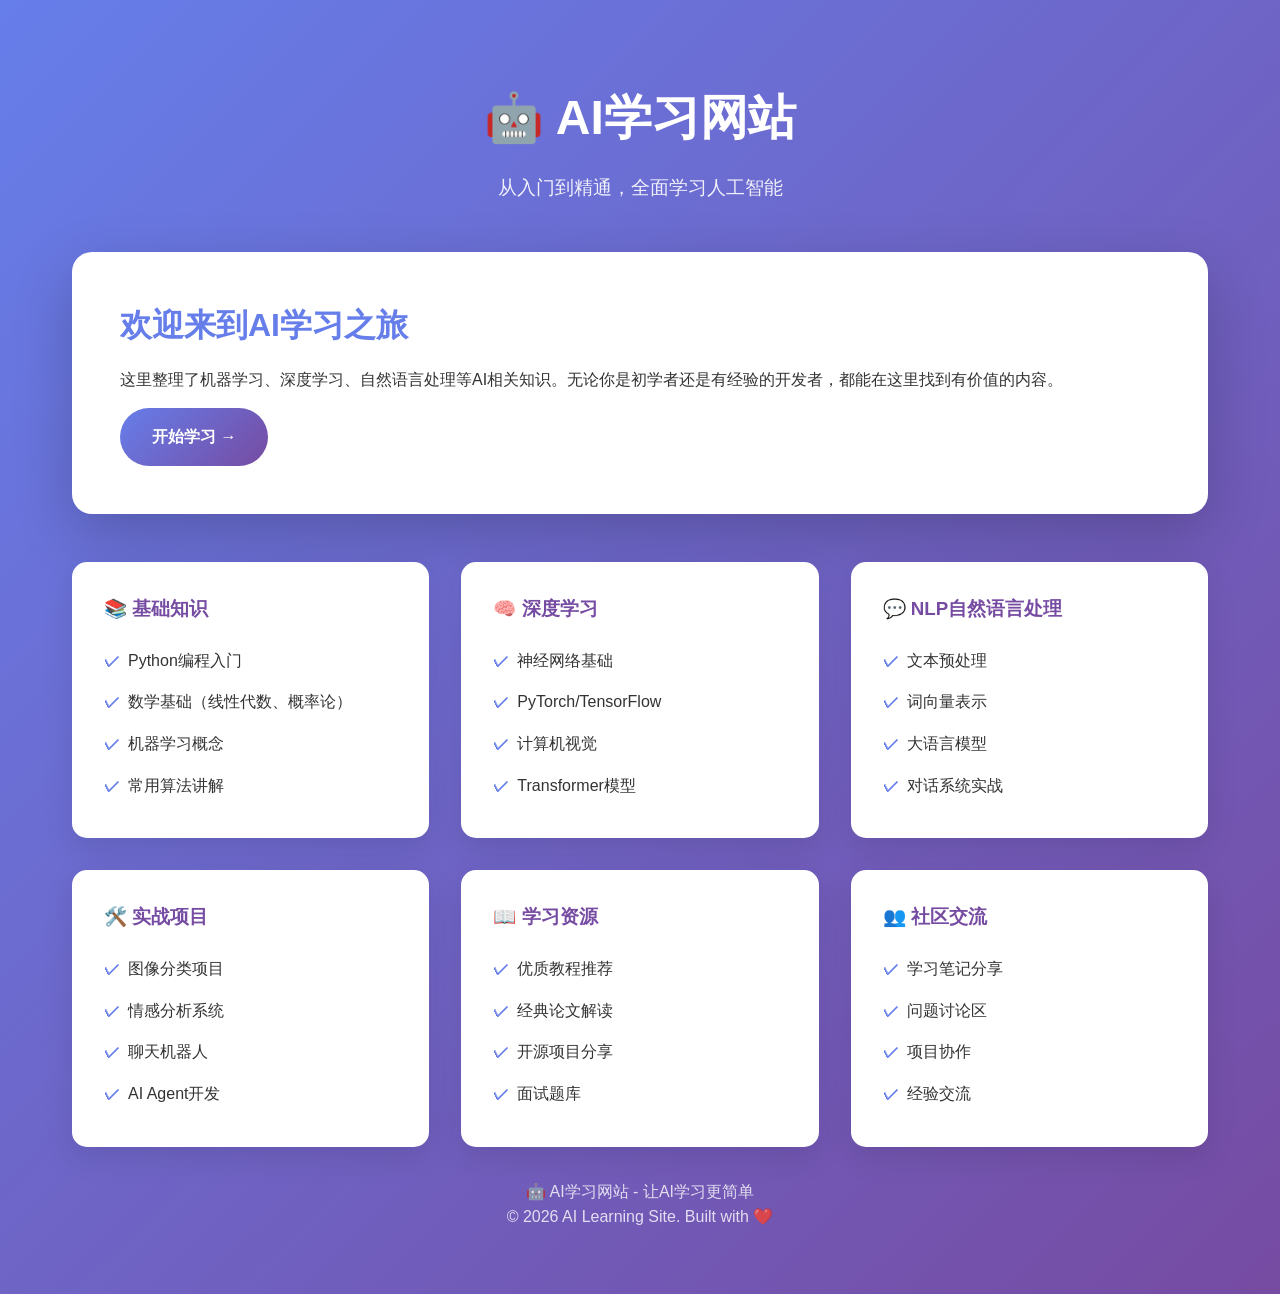
==== index.html @ 7b570d4e "Add AI learning website index.html" ====
<!DOCTYPE html>
<html lang="zh-CN">
<head>
    <meta charset="UTF-8">
    <meta name="viewport" content="width=device-width, initial-scale=1.0">
    <title>AI学习网站</title>
    <style>
        * {
            margin: 0;
            padding: 0;
            box-sizing: border-box;
        }
        
        body {
            font-family: -apple-system, BlinkMacSystemFont, 'Segoe UI', Roboto, sans-serif;
            line-height: 1.6;
            color: #333;
            background: linear-gradient(135deg, #667eea 0%, #764ba2 100%);
            min-height: 100vh;
        }
        
        .container {
            max-width: 1200px;
            margin: 0 auto;
            padding: 2rem;
        }
        
        header {
            text-align: center;
            color: white;
            padding: 3rem 0;
        }
        
        header h1 {
            font-size: 3rem;
            margin-bottom: 1rem;
        }
        
        header p {
            font-size: 1.2rem;
            opacity: 0.9;
        }
        
        .hero {
            background: white;
            border-radius: 20px;
            padding: 3rem;
            margin-bottom: 2rem;
            box-shadow: 0 20px 60px rgba(0,0,0,0.2);
        }
        
        .hero h2 {
            color: #667eea;
            margin-bottom: 1rem;
            font-size: 2rem;
        }
        
        .features {
            display: grid;
            grid-template-columns: repeat(auto-fit, minmax(300px, 1fr));
            gap: 2rem;
            margin-top: 3rem;
        }
        
        .feature-card {
            background: white;
            padding: 2rem;
            border-radius: 15px;
            box-shadow: 0 10px 30px rgba(0,0,0,0.1);
            transition: transform 0.3s;
        }
        
        .feature-card:hover {
            transform: translateY(-5px);
        }
        
        .feature-card h3 {
            color: #764ba2;
            margin-bottom: 1rem;
        }
        
        .feature-card ul {
            list-style: none;
            padding-left: 0;
        }
        
        .feature-card li {
            padding: 0.5rem 0;
            padding-left: 1.5rem;
            position: relative;
        }
        
        .feature-card li::before {
            content: '✓';
            position: absolute;
            left: 0;
            color: #667eea;
            font-weight: bold;
        }
        
        footer {
            text-align: center;
            color: white;
            padding: 2rem;
            opacity: 0.8;
        }
        
        .cta-button {
            display: inline-block;
            background: linear-gradient(135deg, #667eea 0%, #764ba2 100%);
            color: white;
            padding: 1rem 2rem;
            border-radius: 50px;
            text-decoration: none;
            font-weight: bold;
            margin-top: 1rem;
            transition: transform 0.3s;
        }
        
        .cta-button:hover {
            transform: scale(1.05);
        }
    </style>
</head>
<body>
    <div class="container">
        <header>
            <h1>🤖 AI学习网站</h1>
            <p>从入门到精通，全面学习人工智能</p>
        </header>
        
        <div class="hero">
            <h2>欢迎来到AI学习之旅</h2>
            <p>这里整理了机器学习、深度学习、自然语言处理等AI相关知识。无论你是初学者还是有经验的开发者，都能在这里找到有价值的内容。</p>
            <a href="#" class="cta-button">开始学习 →</a>
        </div>
        
        <div class="features">
            <div class="feature-card">
                <h3>📚 基础知识</h3>
                <ul>
                    <li>Python编程入门</li>
                    <li>数学基础（线性代数、概率论）</li>
                    <li>机器学习概念</li>
                    <li>常用算法讲解</li>
                </ul>
            </div>
            
            <div class="feature-card">
                <h3>🧠 深度学习</h3>
                <ul>
                    <li>神经网络基础</li>
                    <li>PyTorch/TensorFlow</li>
                    <li>计算机视觉</li>
                    <li>Transformer模型</li>
                </ul>
            </div>
            
            <div class="feature-card">
                <h3>💬 NLP自然语言处理</h3>
                <ul>
                    <li>文本预处理</li>
                    <li>词向量表示</li>
                    <li>大语言模型</li>
                    <li>对话系统实战</li>
                </ul>
            </div>
            
            <div class="feature-card">
                <h3>🛠️ 实战项目</h3>
                <ul>
                    <li>图像分类项目</li>
                    <li>情感分析系统</li>
                    <li>聊天机器人</li>
                    <li>AI Agent开发</li>
                </ul>
            </div>
            
            <div class="feature-card">
                <h3>📖 学习资源</h3>
                <ul>
                    <li>优质教程推荐</li>
                    <li>经典论文解读</li>
                    <li>开源项目分享</li>
                    <li>面试题库</li>
                </ul>
            </div>
            
            <div class="feature-card">
                <h3>👥 社区交流</h3>
                <ul>
                    <li>学习笔记分享</li>
                    <li>问题讨论区</li>
                    <li>项目协作</li>
                    <li>经验交流</li>
                </ul>
            </div>
        </div>
        
        <footer>
            <p>🤖 AI学习网站 - 让AI学习更简单</p>
            <p>© 2026 AI Learning Site. Built with ❤️</p>
        </footer>
    </div>
</body>
</html>
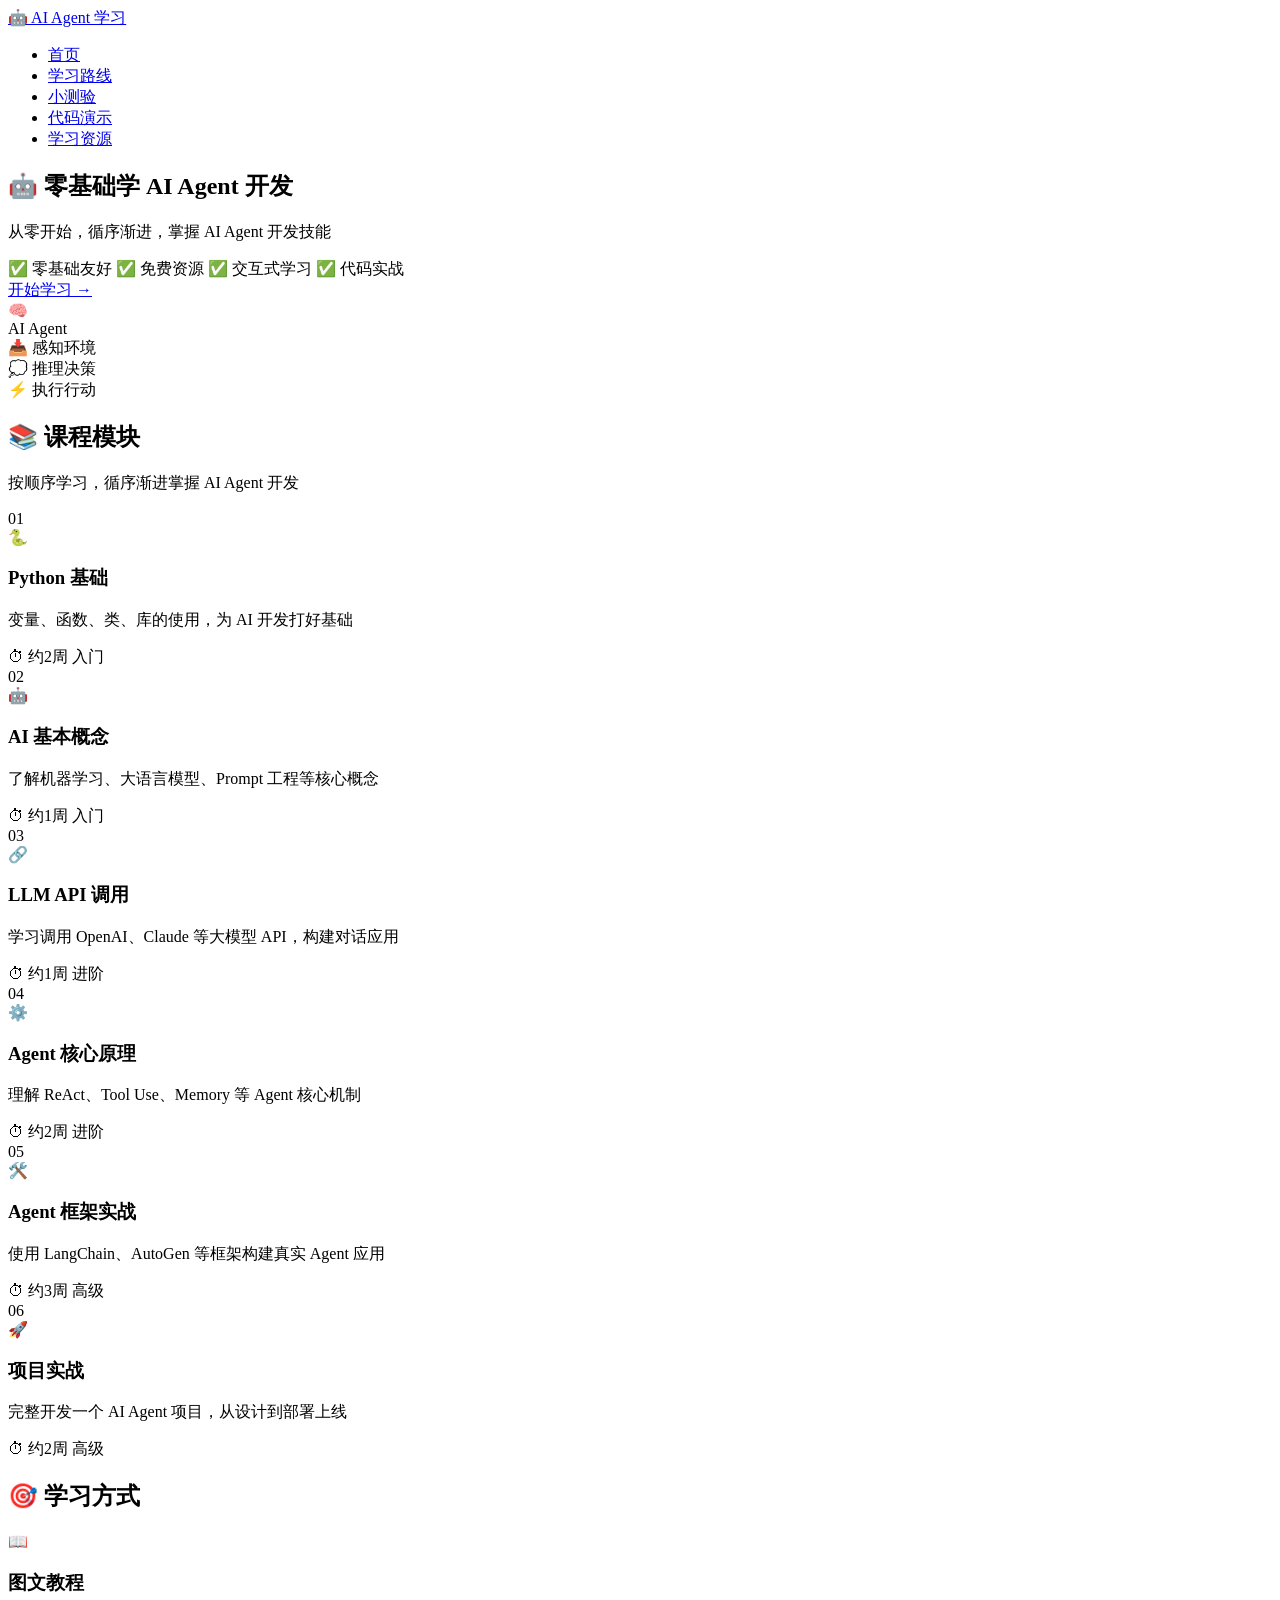
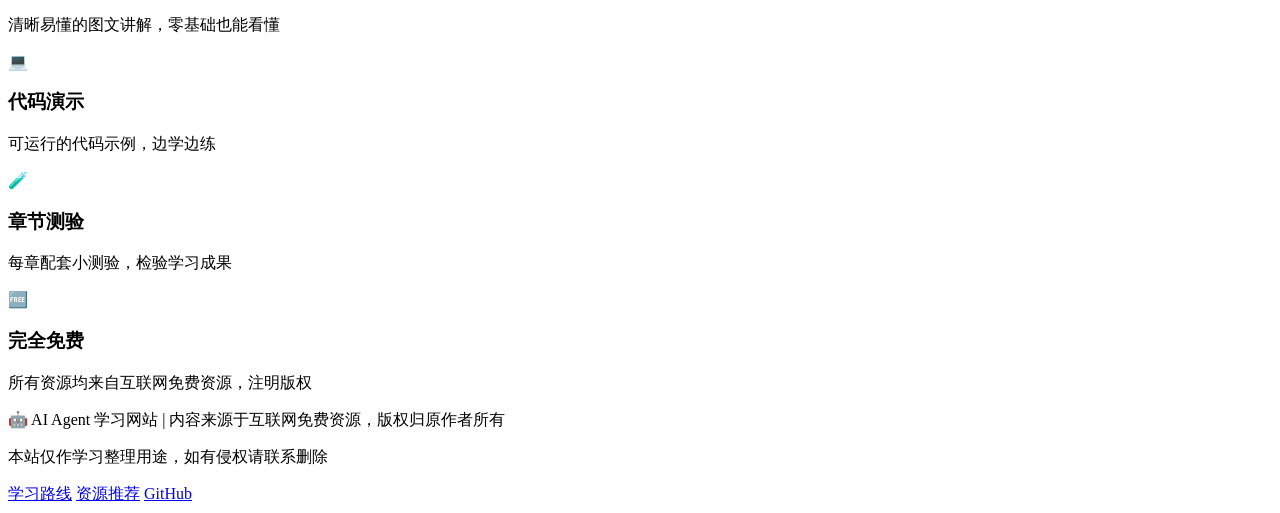
==== commit 352e2c46: "Update index.html" ====
--- a/index.html
+++ b/index.html
@@ -3,204 +3,162 @@
 <head>
     <meta charset="UTF-8">
     <meta name="viewport" content="width=device-width, initial-scale=1.0">
-    <title>AI学习网站</title>
-    <style>
-        * {
-            margin: 0;
-            padding: 0;
-            box-sizing: border-box;
-        }
-        
-        body {
-            font-family: -apple-system, BlinkMacSystemFont, 'Segoe UI', Roboto, sans-serif;
-            line-height: 1.6;
-            color: #333;
-            background: linear-gradient(135deg, #667eea 0%, #764ba2 100%);
-            min-height: 100vh;
-        }
-        
-        .container {
-            max-width: 1200px;
-            margin: 0 auto;
-            padding: 2rem;
-        }
-        
-        header {
-            text-align: center;
-            color: white;
-            padding: 3rem 0;
-        }
-        
-        header h1 {
-            font-size: 3rem;
-            margin-bottom: 1rem;
-        }
-        
-        header p {
-            font-size: 1.2rem;
-            opacity: 0.9;
-        }
-        
-        .hero {
-            background: white;
-            border-radius: 20px;
-            padding: 3rem;
-            margin-bottom: 2rem;
-            box-shadow: 0 20px 60px rgba(0,0,0,0.2);
-        }
-        
-        .hero h2 {
-            color: #667eea;
-            margin-bottom: 1rem;
-            font-size: 2rem;
-        }
-        
-        .features {
-            display: grid;
-            grid-template-columns: repeat(auto-fit, minmax(300px, 1fr));
-            gap: 2rem;
-            margin-top: 3rem;
-        }
-        
-        .feature-card {
-            background: white;
-            padding: 2rem;
-            border-radius: 15px;
-            box-shadow: 0 10px 30px rgba(0,0,0,0.1);
-            transition: transform 0.3s;
-        }
-        
-        .feature-card:hover {
-            transform: translateY(-5px);
-        }
-        
-        .feature-card h3 {
-            color: #764ba2;
-            margin-bottom: 1rem;
-        }
-        
-        .feature-card ul {
-            list-style: none;
-            padding-left: 0;
-        }
-        
-        .feature-card li {
-            padding: 0.5rem 0;
-            padding-left: 1.5rem;
-            position: relative;
-        }
-        
-        .feature-card li::before {
-            content: '✓';
-            position: absolute;
-            left: 0;
-            color: #667eea;
-            font-weight: bold;
-        }
-        
-        footer {
-            text-align: center;
-            color: white;
-            padding: 2rem;
-            opacity: 0.8;
-        }
-        
-        .cta-button {
-            display: inline-block;
-            background: linear-gradient(135deg, #667eea 0%, #764ba2 100%);
-            color: white;
-            padding: 1rem 2rem;
-            border-radius: 50px;
-            text-decoration: none;
-            font-weight: bold;
-            margin-top: 1rem;
-            transition: transform 0.3s;
-        }
-        
-        .cta-button:hover {
-            transform: scale(1.05);
-        }
-    </style>
+    <title>AI Agent 学习网站 - 零基础入门</title>
+    <link rel="stylesheet" href="css/style.css">
 </head>
 <body>
-    <div class="container">
-        <header>
-            <h1>🤖 AI学习网站</h1>
-            <p>从入门到精通，全面学习人工智能</p>
-        </header>
-        
-        <div class="hero">
-            <h2>欢迎来到AI学习之旅</h2>
-            <p>这里整理了机器学习、深度学习、自然语言处理等AI相关知识。无论你是初学者还是有经验的开发者，都能在这里找到有价值的内容。</p>
-            <a href="#" class="cta-button">开始学习 →</a>
+    <!-- 导航栏 -->
+    <nav class="navbar">
+        <div class="nav-container">
+            <a href="index.html" class="nav-logo">🤖 AI Agent 学习</a>
+            <ul class="nav-links">
+                <li><a href="index.html" class="active">首页</a></li>
+                <li><a href="roadmap.html">学习路线</a></li>
+                <li><a href="quiz.html">小测验</a></li>
+                <li><a href="demo.html">代码演示</a></li>
+                <li><a href="resources.html">学习资源</a></li>
+            </ul>
         </div>
-        
-        <div class="features">
-            <div class="feature-card">
-                <h3>📚 基础知识</h3>
-                <ul>
-                    <li>Python编程入门</li>
-                    <li>数学基础（线性代数、概率论）</li>
-                    <li>机器学习概念</li>
-                    <li>常用算法讲解</li>
-                </ul>
+    </nav>
+
+    <!-- 英雄区 -->
+    <section class="hero">
+        <div class="hero-content">
+            <h1>🤖 零基础学 AI Agent 开发</h1>
+            <p>从零开始，循序渐进，掌握 AI Agent 开发技能</p>
+            <div class="hero-badges">
+                <span class="badge">✅ 零基础友好</span>
+                <span class="badge">✅ 免费资源</span>
+                <span class="badge">✅ 交互式学习</span>
+                <span class="badge">✅ 代码实战</span>
             </div>
-            
-            <div class="feature-card">
-                <h3>🧠 深度学习</h3>
-                <ul>
-                    <li>神经网络基础</li>
-                    <li>PyTorch/TensorFlow</li>
-                    <li>计算机视觉</li>
-                    <li>Transformer模型</li>
-                </ul>
-            </div>
-            
-            <div class="feature-card">
-                <h3>💬 NLP自然语言处理</h3>
-                <ul>
-                    <li>文本预处理</li>
-                    <li>词向量表示</li>
-                    <li>大语言模型</li>
-                    <li>对话系统实战</li>
-                </ul>
-            </div>
-            
-            <div class="feature-card">
-                <h3>🛠️ 实战项目</h3>
-                <ul>
-                    <li>图像分类项目</li>
-                    <li>情感分析系统</li>
-                    <li>聊天机器人</li>
-                    <li>AI Agent开发</li>
-                </ul>
-            </div>
-            
-            <div class="feature-card">
-                <h3>📖 学习资源</h3>
-                <ul>
-                    <li>优质教程推荐</li>
-                    <li>经典论文解读</li>
-                    <li>开源项目分享</li>
-                    <li>面试题库</li>
-                </ul>
-            </div>
-            
-            <div class="feature-card">
-                <h3>👥 社区交流</h3>
-                <ul>
-                    <li>学习笔记分享</li>
-                    <li>问题讨论区</li>
-                    <li>项目协作</li>
-                    <li>经验交流</li>
-                </ul>
+            <a href="roadmap.html" class="cta-btn">开始学习 →</a>
+        </div>
+        <div class="hero-visual">
+            <div class="agent-diagram">
+                <div class="agent-box">
+                    <div class="agent-icon">🧠</div>
+                    <div class="agent-label">AI Agent</div>
+                </div>
+                <div class="agent-arrows">
+                    <div class="arrow-item">📥 感知环境</div>
+                    <div class="arrow-item">💭 推理决策</div>
+                    <div class="arrow-item">⚡ 执行行动</div>
+                </div>
             </div>
         </div>
-        
-        <footer>
-            <p>🤖 AI学习网站 - 让AI学习更简单</p>
-            <p>© 2026 AI Learning Site. Built with ❤️</p>
-        </footer>
-    </div>
+    </section>
+
+    <!-- 课程模块 -->
+    <section class="modules">
+        <div class="container">
+            <h2 class="section-title">📚 课程模块</h2>
+            <p class="section-sub">按顺序学习，循序渐进掌握 AI Agent 开发</p>
+            <div class="module-grid">
+                <div class="module-card" onclick="location.href='roadmap.html#module1'">
+                    <div class="module-num">01</div>
+                    <div class="module-icon">🐍</div>
+                    <h3>Python 基础</h3>
+                    <p>变量、函数、类、库的使用，为 AI 开发打好基础</p>
+                    <div class="module-meta">
+                        <span>⏱ 约2周</span>
+                        <span class="level beginner">入门</span>
+                    </div>
+                </div>
+                <div class="module-card" onclick="location.href='roadmap.html#module2'">
+                    <div class="module-num">02</div>
+                    <div class="module-icon">🤖</div>
+                    <h3>AI 基本概念</h3>
+                    <p>了解机器学习、大语言模型、Prompt 工程等核心概念</p>
+                    <div class="module-meta">
+                        <span>⏱ 约1周</span>
+                        <span class="level beginner">入门</span>
+                    </div>
+                </div>
+                <div class="module-card" onclick="location.href='roadmap.html#module3'">
+                    <div class="module-num">03</div>
+                    <div class="module-icon">🔗</div>
+                    <h3>LLM API 调用</h3>
+                    <p>学习调用 OpenAI、Claude 等大模型 API，构建对话应用</p>
+                    <div class="module-meta">
+                        <span>⏱ 约1周</span>
+                        <span class="level intermediate">进阶</span>
+                    </div>
+                </div>
+                <div class="module-card" onclick="location.href='roadmap.html#module4'">
+                    <div class="module-num">04</div>
+                    <div class="module-icon">⚙️</div>
+                    <h3>Agent 核心原理</h3>
+                    <p>理解 ReAct、Tool Use、Memory 等 Agent 核心机制</p>
+                    <div class="module-meta">
+                        <span>⏱ 约2周</span>
+                        <span class="level intermediate">进阶</span>
+                    </div>
+                </div>
+                <div class="module-card" onclick="location.href='roadmap.html#module5'">
+                    <div class="module-num">05</div>
+                    <div class="module-icon">🛠️</div>
+                    <h3>Agent 框架实战</h3>
+                    <p>使用 LangChain、AutoGen 等框架构建真实 Agent 应用</p>
+                    <div class="module-meta">
+                        <span>⏱ 约3周</span>
+                        <span class="level advanced">高级</span>
+                    </div>
+                </div>
+                <div class="module-card" onclick="location.href='roadmap.html#module6'">
+                    <div class="module-num">06</div>
+                    <div class="module-icon">🚀</div>
+                    <h3>项目实战</h3>
+                    <p>完整开发一个 AI Agent 项目，从设计到部署上线</p>
+                    <div class="module-meta">
+                        <span>⏱ 约2周</span>
+                        <span class="level advanced">高级</span>
+                    </div>
+                </div>
+            </div>
+        </div>
+    </section>
+
+    <!-- 学习方式 -->
+    <section class="features">
+        <div class="container">
+            <h2 class="section-title">🎯 学习方式</h2>
+            <div class="feature-grid">
+                <div class="feature-item">
+                    <div class="feature-icon">📖</div>
+                    <h3>图文教程</h3>
+                    <p>清晰易懂的图文讲解，零基础也能看懂</p>
+                </div>
+                <div class="feature-item">
+                    <div class="feature-icon">💻</div>
+                    <h3>代码演示</h3>
+                    <p>可运行的代码示例，边学边练</p>
+                </div>
+                <div class="feature-item">
+                    <div class="feature-icon">🧪</div>
+                    <h3>章节测验</h3>
+                    <p>每章配套小测验，检验学习成果</p>
+                </div>
+                <div class="feature-item">
+                    <div class="feature-icon">🆓</div>
+                    <h3>完全免费</h3>
+                    <p>所有资源均来自互联网免费资源，注明版权</p>
+                </div>
+            </div>
+        </div>
+    </section>
+
+    <!-- 页脚 -->
+    <footer class="footer">
+        <div class="container">
+            <p>🤖 AI Agent 学习网站 | 内容来源于互联网免费资源，版权归原作者所有</p>
+            <p>本站仅作学习整理用途，如有侵权请联系删除</p>
+            <div class="footer-links">
+                <a href="roadmap.html">学习路线</a>
+                <a href="resources.html">资源推荐</a>
+                <a href="https://github.com/xkvscl/ai-learning-site" target="_blank">GitHub</a>
+            </div>
+        </div>
+    </footer>
 </body>
 </html>
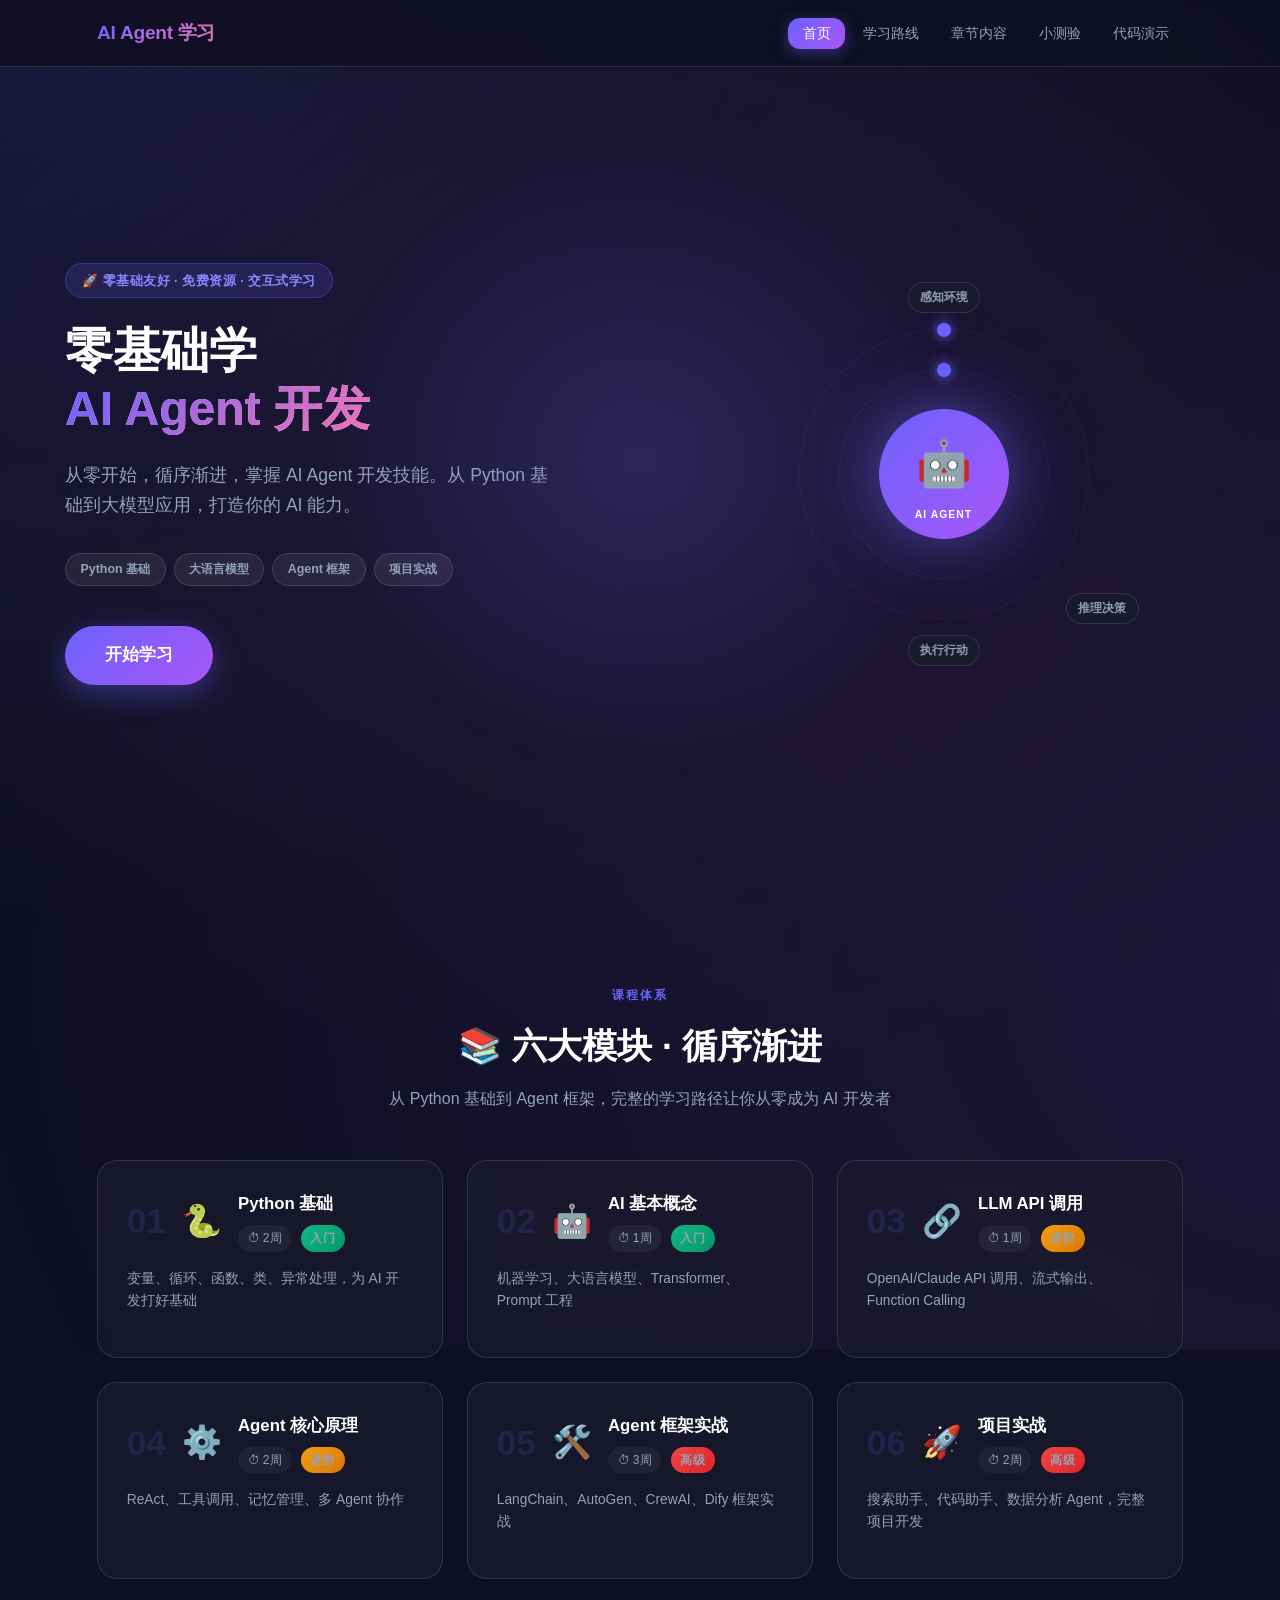
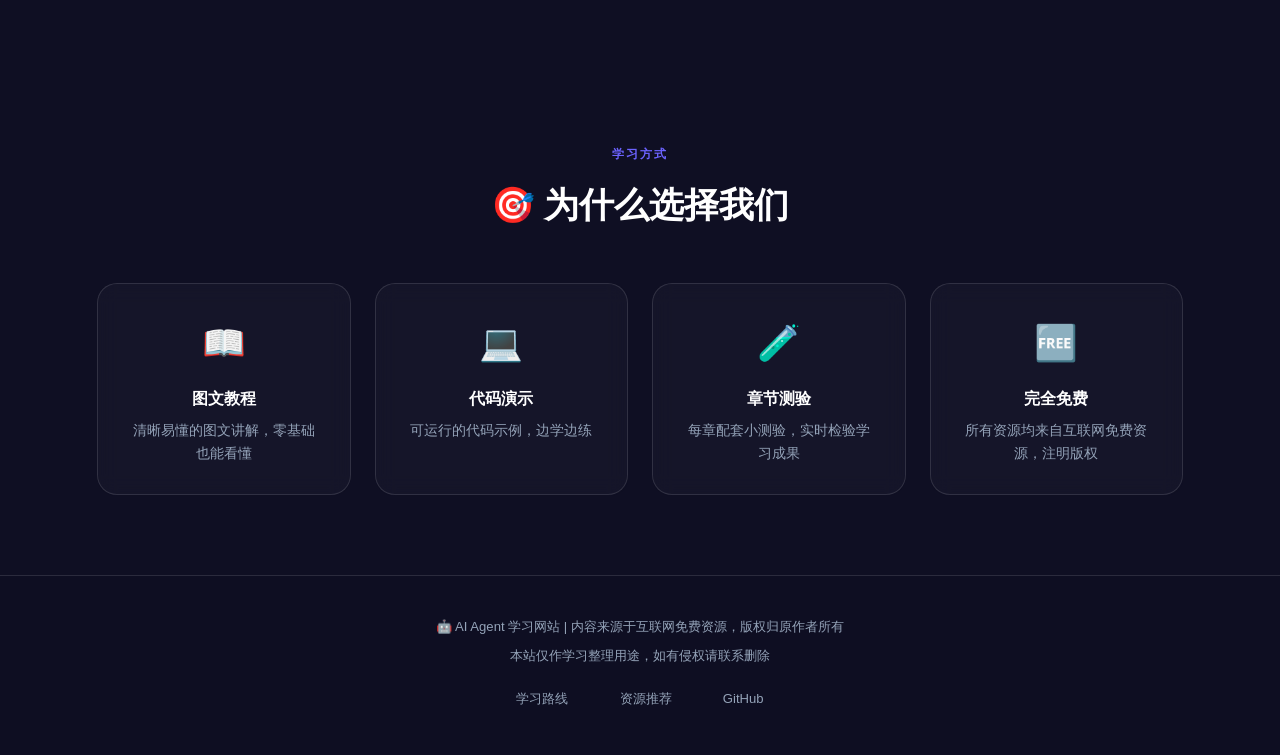
==== commit 0f67a5a4: "Update index.html" ====
--- a/index.html
+++ b/index.html
@@ -7,140 +7,170 @@
     <link rel="stylesheet" href="css/style.css">
 </head>
 <body>
-    <!-- 导航栏 -->
     <nav class="navbar">
         <div class="nav-container">
-            <a href="index.html" class="nav-logo">🤖 AI Agent 学习</a>
+            <a href="index.html" class="nav-logo">AI Agent 学习</a>
             <ul class="nav-links">
                 <li><a href="index.html" class="active">首页</a></li>
                 <li><a href="roadmap.html">学习路线</a></li>
+                <li><a href="chapter1.html">章节内容</a></li>
                 <li><a href="quiz.html">小测验</a></li>
                 <li><a href="demo.html">代码演示</a></li>
-                <li><a href="resources.html">学习资源</a></li>
             </ul>
         </div>
     </nav>
 
-    <!-- 英雄区 -->
     <section class="hero">
-        <div class="hero-content">
-            <h1>🤖 零基础学 AI Agent 开发</h1>
-            <p>从零开始，循序渐进，掌握 AI Agent 开发技能</p>
-            <div class="hero-badges">
-                <span class="badge">✅ 零基础友好</span>
-                <span class="badge">✅ 免费资源</span>
-                <span class="badge">✅ 交互式学习</span>
-                <span class="badge">✅ 代码实战</span>
+        <div class="hero-inner">
+            <div>
+                <div class="hero-badge">🚀 零基础友好 · 免费资源 · 交互式学习</div>
+                <h1>零基础学<br><span>AI Agent 开发</span></h1>
+                <p>从零开始，循序渐进，掌握 AI Agent 开发技能。从 Python 基础到大模型应用，打造你的 AI 能力。</p>
+                <div class="hero-tags">
+                    <span class="hero-tag">Python 基础</span>
+                    <span class="hero-tag">大语言模型</span>
+                    <span class="hero-tag">Agent 框架</span>
+                    <span class="hero-tag">项目实战</span>
+                </div>
+                <a href="roadmap.html" class="cta-btn">开始学习</a>
             </div>
-            <a href="roadmap.html" class="cta-btn">开始学习 →</a>
-        </div>
-        <div class="hero-visual">
-            <div class="agent-diagram">
-                <div class="agent-box">
-                    <div class="agent-icon">🧠</div>
-                    <div class="agent-label">AI Agent</div>
-                </div>
-                <div class="agent-arrows">
-                    <div class="arrow-item">📥 感知环境</div>
-                    <div class="arrow-item">💭 推理决策</div>
-                    <div class="arrow-item">⚡ 执行行动</div>
+            <div class="hero-visual">
+                <div class="agent-orbit">
+                    <div class="orbit-ring"><div class="orbit-dot"></div></div>
+                    <div class="orbit-ring"><div class="orbit-dot"></div></div>
+                    <div class="orbit-ring"><div class="orbit-dot"></div></div>
+                    <div class="agent-core">
+                        🤖
+                        <div class="agent-core-label">AI AGENT</div>
+                    </div>
+                    <div class="orbit-label orbit-label-1">感知环境</div>
+                    <div class="orbit-label orbit-label-2">推理决策</div>
+                    <div class="orbit-label orbit-label-3">执行行动</div>
                 </div>
             </div>
         </div>
     </section>
 
-    <!-- 课程模块 -->
     <section class="modules">
         <div class="container">
-            <h2 class="section-title">📚 课程模块</h2>
-            <p class="section-sub">按顺序学习，循序渐进掌握 AI Agent 开发</p>
+            <div class="section-header">
+                <div class="section-eyebrow">课程体系</div>
+                <div class="section-title">📚 六大模块 · 循序渐进</div>
+                <div class="section-desc">从 Python 基础到 Agent 框架，完整的学习路径让你从零成为 AI 开发者</div>
+            </div>
             <div class="module-grid">
-                <div class="module-card" onclick="location.href='roadmap.html#module1'">
-                    <div class="module-num">01</div>
-                    <div class="module-icon">🐍</div>
-                    <h3>Python 基础</h3>
-                    <p>变量、函数、类、库的使用，为 AI 开发打好基础</p>
-                    <div class="module-meta">
-                        <span>⏱ 约2周</span>
-                        <span class="level beginner">入门</span>
+                <div class="module-card" onclick="location.href='chapter1.html'">
+                    <div class="module-card-header">
+                        <div class="module-num">01</div>
+                        <div class="module-icon">🐍</div>
+                        <div>
+                            <h3>Python 基础</h3>
+                            <div class="module-meta">
+                                <span>⏱ 2周</span>
+                                <span class="level beginner">入门</span>
+                            </div>
+                        </div>
                     </div>
+                    <p>变量、循环、函数、类、异常处理，为 AI 开发打好基础</p>
                 </div>
-                <div class="module-card" onclick="location.href='roadmap.html#module2'">
-                    <div class="module-num">02</div>
-                    <div class="module-icon">🤖</div>
-                    <h3>AI 基本概念</h3>
-                    <p>了解机器学习、大语言模型、Prompt 工程等核心概念</p>
-                    <div class="module-meta">
-                        <span>⏱ 约1周</span>
-                        <span class="level beginner">入门</span>
+                <div class="module-card" onclick="location.href='chapter2.html'">
+                    <div class="module-card-header">
+                        <div class="module-num">02</div>
+                        <div class="module-icon">🤖</div>
+                        <div>
+                            <h3>AI 基本概念</h3>
+                            <div class="module-meta">
+                                <span>⏱ 1周</span>
+                                <span class="level beginner">入门</span>
+                            </div>
+                        </div>
                     </div>
+                    <p>机器学习、大语言模型、Transformer、Prompt 工程</p>
                 </div>
-                <div class="module-card" onclick="location.href='roadmap.html#module3'">
-                    <div class="module-num">03</div>
-                    <div class="module-icon">🔗</div>
-                    <h3>LLM API 调用</h3>
-                    <p>学习调用 OpenAI、Claude 等大模型 API，构建对话应用</p>
-                    <div class="module-meta">
-                        <span>⏱ 约1周</span>
-                        <span class="level intermediate">进阶</span>
+                <div class="module-card" onclick="location.href='chapter3.html'">
+                    <div class="module-card-header">
+                        <div class="module-num">03</div>
+                        <div class="module-icon">🔗</div>
+                        <div>
+                            <h3>LLM API 调用</h3>
+                            <div class="module-meta">
+                                <span>⏱ 1周</span>
+                                <span class="level intermediate">进阶</span>
+                            </div>
+                        </div>
                     </div>
+                    <p>OpenAI/Claude API 调用、流式输出、Function Calling</p>
                 </div>
-                <div class="module-card" onclick="location.href='roadmap.html#module4'">
-                    <div class="module-num">04</div>
-                    <div class="module-icon">⚙️</div>
-                    <h3>Agent 核心原理</h3>
-                    <p>理解 ReAct、Tool Use、Memory 等 Agent 核心机制</p>
-                    <div class="module-meta">
-                        <span>⏱ 约2周</span>
-                        <span class="level intermediate">进阶</span>
+                <div class="module-card" onclick="location.href='chapter4.html'">
+                    <div class="module-card-header">
+                        <div class="module-num">04</div>
+                        <div class="module-icon">⚙️</div>
+                        <div>
+                            <h3>Agent 核心原理</h3>
+                            <div class="module-meta">
+                                <span>⏱ 2周</span>
+                                <span class="level intermediate">进阶</span>
+                            </div>
+                        </div>
                     </div>
+                    <p>ReAct、工具调用、记忆管理、多 Agent 协作</p>
                 </div>
-                <div class="module-card" onclick="location.href='roadmap.html#module5'">
-                    <div class="module-num">05</div>
-                    <div class="module-icon">🛠️</div>
-                    <h3>Agent 框架实战</h3>
-                    <p>使用 LangChain、AutoGen 等框架构建真实 Agent 应用</p>
-                    <div class="module-meta">
-                        <span>⏱ 约3周</span>
-                        <span class="level advanced">高级</span>
+                <div class="module-card" onclick="location.href='chapter5.html'">
+                    <div class="module-card-header">
+                        <div class="module-num">05</div>
+                        <div class="module-icon">🛠️</div>
+                        <div>
+                            <h3>Agent 框架实战</h3>
+                            <div class="module-meta">
+                                <span>⏱ 3周</span>
+                                <span class="level advanced">高级</span>
+                            </div>
+                        </div>
                     </div>
+                    <p>LangChain、AutoGen、CrewAI、Dify 框架实战</p>
                 </div>
-                <div class="module-card" onclick="location.href='roadmap.html#module6'">
-                    <div class="module-num">06</div>
-                    <div class="module-icon">🚀</div>
-                    <h3>项目实战</h3>
-                    <p>完整开发一个 AI Agent 项目，从设计到部署上线</p>
-                    <div class="module-meta">
-                        <span>⏱ 约2周</span>
-                        <span class="level advanced">高级</span>
+                <div class="module-card" onclick="location.href='chapter6.html'">
+                    <div class="module-card-header">
+                        <div class="module-num">06</div>
+                        <div class="module-icon">🚀</div>
+                        <div>
+                            <h3>项目实战</h3>
+                            <div class="module-meta">
+                                <span>⏱ 2周</span>
+                                <span class="level advanced">高级</span>
+                            </div>
+                        </div>
                     </div>
+                    <p>搜索助手、代码助手、数据分析 Agent，完整项目开发</p>
                 </div>
             </div>
         </div>
     </section>
 
-    <!-- 学习方式 -->
     <section class="features">
         <div class="container">
-            <h2 class="section-title">🎯 学习方式</h2>
+            <div class="section-header">
+                <div class="section-eyebrow">学习方式</div>
+                <div class="section-title">🎯 为什么选择我们</div>
+            </div>
             <div class="feature-grid">
-                <div class="feature-item">
-                    <div class="feature-icon">📖</div>
+                <div class="feature-card">
+                    <span class="feature-icon">📖</span>
                     <h3>图文教程</h3>
                     <p>清晰易懂的图文讲解，零基础也能看懂</p>
                 </div>
-                <div class="feature-item">
-                    <div class="feature-icon">💻</div>
+                <div class="feature-card">
+                    <span class="feature-icon">💻</span>
                     <h3>代码演示</h3>
                     <p>可运行的代码示例，边学边练</p>
                 </div>
-                <div class="feature-item">
-                    <div class="feature-icon">🧪</div>
+                <div class="feature-card">
+                    <span class="feature-icon">🧪</span>
                     <h3>章节测验</h3>
-                    <p>每章配套小测验，检验学习成果</p>
+                    <p>每章配套小测验，实时检验学习成果</p>
                 </div>
-                <div class="feature-item">
-                    <div class="feature-icon">🆓</div>
+                <div class="feature-card">
+                    <span class="feature-icon">🆓</span>
                     <h3>完全免费</h3>
                     <p>所有资源均来自互联网免费资源，注明版权</p>
                 </div>
@@ -148,7 +178,6 @@
         </div>
     </section>
 
-    <!-- 页脚 -->
     <footer class="footer">
         <div class="container">
             <p>🤖 AI Agent 学习网站 | 内容来源于互联网免费资源，版权归原作者所有</p>
--- a/css/style.css
+++ b/css/style.css
@@ -0,0 +1,676 @@
+/* ================================================
+   AI Agent 学习网站 - 现代科技风格 CSS v2
+   深色主题 + 毛玻璃 + 渐变 + 动画
+   ================================================ */
+
+/* ===== 全局 ===== */
+* { margin: 0; padding: 0; box-sizing: border-box; }
+
+:root {
+    --primary: #6c63ff;
+    --primary-dark: #5a52d5;
+    --primary-light: #8b85ff;
+    --secondary: #a855f7;
+    --accent: #f472b6;
+    --success: #10b981;
+    --warning: #f59e0b;
+    --danger: #ef4444;
+    --dark: #0f0f23;
+    --dark-2: #1a1a2e;
+    --dark-3: #16213e;
+    --light: #f8faff;
+    --text: #e2e8f0;
+    --text-muted: #94a3b8;
+    --text-dark: #1e293b;
+    --text-muted-dark: #64748b;
+    --glass-bg: rgba(255,255,255,0.07);
+    --glass-border: rgba(255,255,255,0.12);
+    --shadow: 0 8px 32px rgba(108,99,255,0.15);
+    --shadow-lg: 0 20px 60px rgba(0,0,0,0.3);
+    --radius: 20px;
+    --radius-sm: 12px;
+    --transition: all 0.3s cubic-bezier(0.4, 0, 0.2, 1);
+}
+
+body {
+    font-family: 'Inter', 'PingFang SC', 'Microsoft YaHei', -apple-system, BlinkMacSystemFont, sans-serif;
+    background: var(--dark);
+    color: var(--text);
+    line-height: 1.7;
+    overflow-x: hidden;
+}
+
+a { text-decoration: none; transition: var(--transition); }
+ul { list-style: none; }
+.container { max-width: 1150px; margin: 0 auto; padding: 0 2rem; }
+
+/* 背景光晕 */
+body::before {
+    content: '';
+    position: fixed;
+    top: -50%; left: -50%;
+    width: 200%; height: 200%;
+    background:
+        radial-gradient(ellipse at 20% 20%, rgba(108,99,255,0.12) 0%, transparent 50%),
+        radial-gradient(ellipse at 80% 80%, rgba(168,85,247,0.10) 0%, transparent 50%),
+        radial-gradient(ellipse at 50% 50%, rgba(244,114,182,0.05) 0%, transparent 50%);
+    z-index: -1;
+    pointer-events: none;
+}
+
+/* 滚动条 */
+::-webkit-scrollbar { width: 7px; }
+::-webkit-scrollbar-track { background: var(--dark-2); }
+::-webkit-scrollbar-thumb { background: var(--primary); border-radius: 4px; }
+
+/* ===== 导航栏 ===== */
+.navbar {
+    position: fixed; top: 0; left: 0; right: 0; z-index: 1000;
+    backdrop-filter: blur(20px);
+    -webkit-backdrop-filter: blur(20px);
+    background: rgba(15,15,35,0.88);
+    border-bottom: 1px solid var(--glass-border);
+}
+
+.nav-container {
+    max-width: 1150px; margin: 0 auto; padding: 0 2rem;
+    display: flex; align-items: center; justify-content: space-between; height: 66px;
+}
+
+.nav-logo {
+    font-size: 1.2rem; font-weight: 800;
+    background: linear-gradient(135deg, var(--primary), var(--accent));
+    -webkit-background-clip: text; -webkit-text-fill-color: transparent;
+    background-clip: text;
+    letter-spacing: -0.3px;
+}
+
+.nav-links { display: flex; gap: 0.2rem; }
+
+.nav-links a {
+    color: var(--text-muted); font-size: 0.88rem; font-weight: 500;
+    padding: 0.45rem 0.9rem; border-radius: var(--radius-sm);
+    transition: var(--transition);
+}
+
+.nav-links a:hover { color: var(--text); background: var(--glass-bg); }
+
+.nav-links a.active {
+    color: white;
+    background: linear-gradient(135deg, var(--primary), var(--secondary));
+    box-shadow: 0 4px 15px rgba(108,99,255,0.4);
+}
+
+/* ===== Hero ===== */
+.hero {
+    min-height: 100vh;
+    display: flex; align-items: center;
+    padding: 8rem 2rem 5rem;
+    position: relative; overflow: hidden;
+}
+
+.hero::before {
+    content: '';
+    position: absolute;
+    top: 15%; left: 50%; transform: translateX(-50%);
+    width: 650px; height: 650px;
+    background: radial-gradient(circle, rgba(108,99,255,0.18) 0%, transparent 70%);
+    pointer-events: none;
+}
+
+.hero-inner {
+    max-width: 1150px; margin: 0 auto;
+    display: grid; grid-template-columns: 1fr 1fr;
+    gap: 4rem; align-items: center; width: 100%;
+}
+
+.hero-badge {
+    display: inline-flex; align-items: center; gap: 0.5rem;
+    background: rgba(108,99,255,0.15);
+    border: 1px solid rgba(108,99,255,0.3);
+    color: var(--primary-light);
+    padding: 0.35rem 1rem; border-radius: 50px;
+    font-size: 0.8rem; font-weight: 700;
+    margin-bottom: 1.5rem;
+    letter-spacing: 0.5px;
+}
+
+.hero h1 {
+    font-size: 3rem; font-weight: 900; line-height: 1.2;
+    margin-bottom: 1.5rem;
+    background: linear-gradient(135deg, #fff 30%, #c4b5fd 100%);
+    -webkit-background-clip: text; -webkit-text-fill-color: transparent;
+    background-clip: text;
+}
+
+.hero h1 span {
+    background: linear-gradient(135deg, var(--primary), var(--accent));
+    -webkit-background-clip: text; background-clip: text;
+}
+
+.hero p {
+    font-size: 1.1rem; color: var(--text-muted);
+    margin-bottom: 2rem; max-width: 500px;
+}
+
+.hero-tags { display: flex; flex-wrap: wrap; gap: 0.5rem; margin-bottom: 2.5rem; }
+
+.hero-tag {
+    padding: 0.3rem 0.9rem; border-radius: 50px;
+    font-size: 0.78rem; font-weight: 600;
+    border: 1px solid var(--glass-border);
+    background: var(--glass-bg);
+    color: var(--text-muted);
+}
+
+.cta-btn {
+    display: inline-flex; align-items: center; gap: 0.5rem;
+    padding: 0.95rem 2.5rem; border-radius: 50px;
+    font-weight: 700; font-size: 1.05rem;
+    background: linear-gradient(135deg, var(--primary), var(--secondary));
+    color: white;
+    box-shadow: 0 8px 30px rgba(108,99,255,0.4);
+    transition: var(--transition); cursor: pointer; border: none;
+}
+
+.cta-btn:hover {
+    transform: translateY(-3px);
+    box-shadow: 0 15px 45px rgba(108,99,255,0.5);
+}
+
+/* Agent 轨道动画 */
+.hero-visual { display: flex; justify-content: center; align-items: center; }
+
+.agent-orbit { position: relative; width: 360px; height: 360px; }
+
+.agent-core {
+    position: absolute; top: 50%; left: 50%; transform: translate(-50%, -50%);
+    width: 130px; height: 130px;
+    background: linear-gradient(135deg, var(--primary), var(--secondary));
+    border-radius: 50%;
+    display: flex; flex-direction: column; align-items: center; justify-content: center;
+    font-size: 2.8rem;
+    box-shadow: 0 0 60px rgba(108,99,255,0.5), 0 0 120px rgba(108,99,255,0.2);
+    animation: pulse-glow 3s ease-in-out infinite; z-index: 2;
+}
+
+.agent-core-label {
+    font-size: 0.65rem; font-weight: 700; color: white;
+    margin-top: 0.3rem; letter-spacing: 1px;
+}
+
+.orbit-ring {
+    position: absolute; top: 50%; left: 50%; transform: translate(-50%, -50%);
+    border: 1px dashed rgba(108,99,255,0.18); border-radius: 50%;
+    animation: spin 20s linear infinite;
+}
+
+.orbit-ring:nth-child(2) { width: 210px; height: 210px; }
+.orbit-ring:nth-child(3) { width: 290px; height: 290px; animation-direction: reverse; animation-duration: 30s; }
+.orbit-ring:nth-child(4) { width: 360px; height: 360px; animation-duration: 40s; }
+
+.orbit-dot {
+    position: absolute; top: -7px; left: 50%; transform: translateX(-50%);
+    width: 14px; height: 14px;
+    background: var(--primary); border-radius: 50%;
+    box-shadow: 0 0 12px var(--primary);
+}
+
+.orbit-label {
+    position: absolute; font-size: 0.72rem; font-weight: 600;
+    color: var(--text-muted);
+    background: rgba(26,26,46,0.9);
+    border: 1px solid var(--glass-border);
+    padding: 0.3rem 0.7rem; border-radius: 50px;
+    white-space: nowrap; backdrop-filter: blur(10px);
+}
+
+.orbit-label-1 { top: -12px; left: 50%; transform: translateX(-50%); }
+.orbit-label-2 { bottom: 30px; right: -15px; }
+.orbit-label-3 { bottom: -12px; left: 50%; transform: translateX(-50%); }
+
+@keyframes pulse-glow {
+    0%, 100% { box-shadow: 0 0 60px rgba(108,99,255,0.5), 0 0 120px rgba(108,99,255,0.2); }
+    50% { box-shadow: 0 0 80px rgba(108,99,255,0.7), 0 0 160px rgba(108,99,255,0.3); }
+}
+
+@keyframes spin { from { transform: translate(-50%, -50%) rotate(0deg); } to { transform: translate(-50%, -50%) rotate(360deg); } }
+
+/* ===== 通用 Section ===== */
+.section-header { text-align: center; margin-bottom: 3rem; }
+
+.section-eyebrow {
+    display: inline-block; font-size: 0.78rem; font-weight: 700;
+    letter-spacing: 2px; text-transform: uppercase;
+    color: var(--primary); margin-bottom: 0.6rem;
+}
+
+.section-title { font-size: 2.2rem; font-weight: 800; color: white; margin-bottom: 0.6rem; }
+
+.section-desc { font-size: 1rem; color: var(--text-muted); max-width: 540px; margin: 0 auto; }
+
+/* ===== 模块卡片 ===== */
+.modules { padding: 5rem 0; }
+
+.module-grid { display: grid; grid-template-columns: repeat(auto-fill, minmax(310px, 1fr)); gap: 1.5rem; }
+
+.module-card {
+    background: rgba(26,26,46,0.8);
+    border: 1px solid var(--glass-border);
+    border-radius: var(--radius);
+    padding: 1.8rem; cursor: pointer;
+    transition: var(--transition);
+    position: relative; overflow: hidden;
+    backdrop-filter: blur(10px);
+}
+
+.module-card::before {
+    content: ''; position: absolute; top: 0; left: 0; right: 0; height: 3px;
+    background: linear-gradient(90deg, var(--primary), var(--secondary));
+    opacity: 0; transition: var(--transition);
+}
+
+.module-card:hover { border-color: rgba(108,99,255,0.4); transform: translateY(-5px); box-shadow: var(--shadow-lg); }
+.module-card:hover::before { opacity: 1; }
+
+.module-card-header { display: flex; align-items: center; gap: 1rem; margin-bottom: 1rem; }
+
+.module-num {
+    font-size: 2.2rem; font-weight: 900;
+    color: rgba(108,99,255,0.15); line-height: 1; flex-shrink: 0;
+}
+
+.module-icon { font-size: 2rem; }
+
+.module-card h3 { font-size: 1.05rem; font-weight: 700; color: white; margin-bottom: 0.4rem; }
+.module-card p { color: var(--text-muted); font-size: 0.86rem; line-height: 1.6; margin-bottom: 1rem; }
+
+.module-meta { display: flex; align-items: center; gap: 0.6rem; flex-wrap: wrap; }
+
+.module-meta span { font-size: 0.75rem; color: var(--text-muted); background: rgba(255,255,255,0.05); padding: 0.2rem 0.6rem; border-radius: 50px; }
+
+.level { font-size: 0.7rem; font-weight: 700; padding: 0.2rem 0.65rem; border-radius: 50px; color: white; letter-spacing: 0.3px; }
+.level.beginner { background: linear-gradient(135deg, #10b981, #059669); }
+.level.intermediate { background: linear-gradient(135deg, #f59e0b, #d97706); }
+.level.advanced { background: linear-gradient(135deg, #ef4444, #dc2626); }
+
+/* ===== Features ===== */
+.features { padding: 5rem 0; }
+
+.feature-grid { display: grid; grid-template-columns: repeat(auto-fit, minmax(220px, 1fr)); gap: 1.5rem; }
+
+.feature-card {
+    background: rgba(26,26,46,0.6);
+    border: 1px solid var(--glass-border);
+    border-radius: var(--radius);
+    padding: 1.8rem; text-align: center;
+    transition: var(--transition);
+    backdrop-filter: blur(10px);
+}
+
+.feature-card:hover { transform: translateY(-4px); border-color: rgba(108,99,255,0.3); box-shadow: var(--shadow); }
+.feature-icon { font-size: 2.2rem; margin-bottom: 0.8rem; display: block; }
+.feature-card h3 { color: white; font-size: 1rem; margin-bottom: 0.4rem; font-weight: 700; }
+.feature-card p { color: var(--text-muted); font-size: 0.86rem; }
+
+/* ===== 页脚 ===== */
+.footer {
+    border-top: 1px solid var(--glass-border);
+    padding: 2.5rem 0; text-align: center;
+    background: rgba(15,15,35,0.5);
+}
+
+.footer p { color: var(--text-muted); font-size: 0.82rem; margin-bottom: 0.4rem; }
+
+.footer-links { margin-top: 1rem; display: flex; justify-content: center; gap: 1.8rem; }
+
+.footer-links a { color: var(--text-muted); font-size: 0.82rem; padding: 0.3rem 0.7rem; border-radius: 8px; transition: var(--transition); }
+.footer-links a:hover { color: white; background: var(--glass-bg); }
+
+/* ===== Page Header ===== */
+.page-header {
+    padding: 10rem 2rem 4rem; text-align: center; position: relative;
+}
+
+.page-header::before {
+    content: '';
+    position: absolute; top: 0; left: 0; right: 0; bottom: 0;
+    background: radial-gradient(ellipse at 50% 0%, rgba(108,99,255,0.2) 0%, transparent 60%);
+    pointer-events: none;
+}
+
+.page-header h1 { font-size: 2.4rem; font-weight: 900; color: white; margin-bottom: 0.6rem; }
+.page-header p { color: var(--text-muted); font-size: 1rem; }
+
+/* ===== 路线图 ===== */
+.roadmap { padding: 4rem 0 6rem; }
+
+.roadmap-item { display: flex; gap: 1.8rem; margin-bottom: 1.5rem; align-items: flex-start; }
+
+.roadmap-num {
+    width: 60px; height: 60px;
+    background: linear-gradient(135deg, var(--primary), var(--secondary));
+    border-radius: 50%; display: flex; align-items: center; justify-content: center;
+    font-size: 1.4rem; font-weight: 900; flex-shrink: 0;
+    box-shadow: 0 0 30px rgba(108,99,255,0.4); position: relative; z-index: 1;
+}
+
+.roadmap-content {
+    flex: 1;
+    background: rgba(26,26,46,0.8);
+    border: 1px solid var(--glass-border);
+    border-radius: var(--radius); padding: 1.8rem;
+    backdrop-filter: blur(10px);
+    transition: var(--transition);
+}
+
+.roadmap-content:hover { border-color: rgba(108,99,255,0.4); box-shadow: var(--shadow); }
+
+.roadmap-content h2 { font-size: 1.2rem; font-weight: 800; color: white; margin-bottom: 0.3rem; }
+
+.roadmap-content .meta {
+    color: var(--text-muted); font-size: 0.82rem;
+    margin-bottom: 0.8rem; display: flex; align-items: center; gap: 0.8rem; flex-wrap: wrap;
+}
+
+.roadmap-content > p { color: var(--text-muted); font-size: 0.88rem; margin-bottom: 0.8rem; }
+
+.topic-list { display: flex; flex-wrap: wrap; gap: 0.45rem; margin-top: 0.6rem; }
+
+.topic-list li {
+    background: rgba(108,99,255,0.08);
+    border: 1px solid rgba(108,99,255,0.2);
+    color: var(--primary-light);
+    padding: 0.3rem 0.8rem; border-radius: 50px;
+    font-size: 0.78rem; font-weight: 500;
+}
+
+.roadmap-actions { display: flex; gap: 0.6rem; margin-top: 1rem; flex-wrap: wrap; }
+
+.btn-small {
+    display: inline-flex; align-items: center; gap: 0.3rem;
+    padding: 0.45rem 1.1rem; border-radius: 50px;
+    font-size: 0.8rem; font-weight: 600;
+    background: linear-gradient(135deg, var(--primary), var(--secondary));
+    color: white; transition: var(--transition); cursor: pointer; border: none;
+}
+
+.btn-small:hover { transform: translateY(-2px); box-shadow: 0 4px 15px rgba(108,99,255,0.4); }
+
+.btn-small.outline {
+    background: transparent;
+    border: 1px solid rgba(108,99,255,0.4);
+    color: var(--primary-light);
+}
+
+.roadmap-connector {
+    width: 2px; height: 25px;
+    background: linear-gradient(to bottom, rgba(108,99,255,0.4), transparent);
+    margin: 0 auto 1.5rem; margin-left: 29px;
+}
+
+/* ===== 测验 ===== */
+.quiz-section { padding: 4rem 0 6rem; }
+
+.quiz-card {
+    background: rgba(26,26,46,0.8);
+    border: 1px solid var(--glass-border);
+    border-radius: var(--radius); padding: 1.8rem;
+    margin-bottom: 1.3rem; backdrop-filter: blur(10px);
+}
+
+.quiz-card h3 { color: white; font-size: 0.96rem; font-weight: 600; margin-bottom: 1.1rem; line-height: 1.6; }
+
+.quiz-card h3 code {
+    background: rgba(108,99,255,0.12);
+    padding: 0.15rem 0.45rem; border-radius: 5px;
+    font-size: 0.85em; color: var(--primary-light);
+}
+
+.quiz-options { display: flex; flex-direction: column; gap: 0.5rem; }
+
+.quiz-option {
+    padding: 0.7rem 1.1rem;
+    border: 1px solid var(--glass-border);
+    border-radius: var(--radius-sm); cursor: pointer;
+    transition: var(--transition); font-size: 0.88rem; color: var(--text-muted);
+}
+
+.quiz-option:hover { border-color: var(--primary); background: rgba(108,99,255,0.08); color: var(--text); }
+.quiz-option.correct { border-color: var(--success); background: rgba(16,185,129,0.1); color: #6ee7b7; }
+.quiz-option.wrong { border-color: var(--danger); background: rgba(239,68,68,0.1); color: #fca5a5; }
+
+.quiz-result {
+    margin-top: 0.9rem; padding: 0.9rem 1.1rem;
+    border-radius: var(--radius-sm); font-size: 0.86rem; line-height: 1.7; display: none;
+}
+
+.quiz-result.show { display: block; }
+.quiz-result.correct { background: rgba(16,185,129,0.1); border: 1px solid rgba(16,185,129,0.3); color: #6ee7b7; }
+.quiz-result.wrong { background: rgba(239,68,68,0.1); border: 1px solid rgba(239,68,68,0.3); color: #fca5a5; }
+
+.quiz-section-title {
+    font-size: 1.2rem; font-weight: 800; color: var(--primary-light);
+    margin: 2.5rem 0 1.3rem;
+    padding-bottom: 0.4rem;
+    border-bottom: 1px solid rgba(108,99,255,0.2);
+}
+
+/* ===== 代码演示 ===== */
+.demo-section { padding: 4rem 0 6rem; }
+
+.demo-card {
+    background: rgba(26,26,46,0.8);
+    border: 1px solid var(--glass-border);
+    border-radius: var(--radius);
+    overflow: hidden; margin-bottom: 1.8rem;
+    backdrop-filter: blur(10px);
+}
+
+.demo-header {
+    background: rgba(15,15,35,0.95);
+    padding: 0.9rem 1.4rem;
+    display: flex; align-items: center; gap: 0.9rem;
+    border-bottom: 1px solid var(--glass-border);
+}
+
+.demo-dots { display: flex; gap: 6px; }
+.demo-dots span { width: 12px; height: 12px; border-radius: 50%; display: block; }
+.demo-dots span:nth-child(1) { background: #ff5f57; }
+.demo-dots span:nth-child(2) { background: #febc2e; }
+.demo-dots span:nth-child(3) { background: #28c840; }
+
+.demo-title { font-size: 0.82rem; color: var(--text-muted); }
+
+.demo-body { padding: 1.4rem; }
+
+.demo-body pre {
+    background: #0d1117;
+    border: 1px solid #21262d;
+    color: #c9d1d9;
+    padding: 1.3rem 1.5rem;
+    border-radius: var(--radius-sm);
+    overflow-x: auto; font-size: 0.85rem;
+    line-height: 1.7; margin-bottom: 1rem;
+    font-family: 'JetBrains Mono', 'Fira Code', 'Cascadia Code', monospace;
+}
+
+.demo-body pre .comment { color: #8b949e; font-style: italic; }
+.demo-body pre .keyword { color: #ff7b72; }
+.demo-body pre .string { color: #a5d6ff; }
+.demo-body pre .function { color: #d2a8ff; }
+.demo-body pre .number { color: #79c0ff; }
+
+.demo-explain {
+    color: var(--text-muted); font-size: 0.88rem; line-height: 1.7;
+    padding: 0.9rem 1.3rem;
+    background: rgba(108,99,255,0.05);
+    border-radius: var(--radius-sm);
+    border-left: 3px solid var(--primary);
+}
+
+.demo-explain strong { color: var(--primary-light); }
+.demo-explain code {
+    background: rgba(108,99,255,0.1); color: var(--primary-light);
+    padding: 0.1rem 0.4rem; border-radius: 4px; font-size: 0.85em;
+}
+
+/* ===== 资源页面 ===== */
+.resources-section { padding: 4rem 0 6rem; }
+
+.copyright-box {
+    background: rgba(245,158,11,0.07);
+    border: 1px solid rgba(245,158,11,0.2);
+    border-left: 3px solid #f59e0b;
+    padding: 0.9rem 1.3rem;
+    border-radius: 0 var(--radius-sm) var(--radius-sm) 0;
+    margin-bottom: 3rem;
+    font-size: 0.86rem; color: #fde68a;
+}
+
+.resource-group { margin-bottom: 2.5rem; }
+
+.resource-group h2 {
+    font-size: 1.3rem; font-weight: 800; color: white;
+    margin-bottom: 1.3rem; padding-bottom: 0.4rem;
+    border-bottom: 1px solid rgba(108,99,255,0.3);
+}
+
+.resource-grid { display: grid; grid-template-columns: repeat(auto-fill, minmax(290px, 1fr)); gap: 1.2rem; }
+
+.resource-card {
+    background: rgba(26,26,46,0.8);
+    border: 1px solid var(--glass-border);
+    border-radius: var(--radius);
+    padding: 1.4rem; transition: var(--transition);
+    backdrop-filter: blur(10px);
+}
+
+.resource-card:hover { border-color: rgba(108,99,255,0.4); transform: translateY(-3px); box-shadow: var(--shadow); }
+
+.resource-card .tag {
+    display: inline-block;
+    background: rgba(108,99,255,0.12);
+    border: 1px solid rgba(108,99,255,0.25);
+    color: var(--primary-light);
+    padding: 0.18rem 0.55rem; border-radius: 50px;
+    font-size: 0.7rem; font-weight: 700;
+    margin-bottom: 0.5rem; letter-spacing: 0.3px;
+}
+
+.resource-card h4 { color: white; font-size: 0.96rem; font-weight: 700; margin-bottom: 0.3rem; }
+.resource-card p { color: var(--text-muted); font-size: 0.83rem; margin-bottom: 0.8rem; line-height: 1.6; }
+.resource-card a { color: var(--primary); font-size: 0.83rem; font-weight: 600; }
+.resource-card a:hover { color: var(--accent); text-decoration: underline; }
+.resource-card .credit { margin-top: 0.4rem; font-size: 0.75rem; color: #555; }
+
+/* ===== 章节内容页面 ===== */
+.chapter-page { padding: 8rem 0 4rem; }
+.chapter-page .container { max-width: 820px; margin: 0 auto; padding: 0 2rem; }
+
+.chapter-section {
+    background: rgba(26,26,46,0.8);
+    border: 1px solid var(--glass-border);
+    border-radius: var(--radius);
+    padding: 2rem; margin-bottom: 1.8rem;
+    backdrop-filter: blur(10px);
+}
+
+.chapter-section h2 {
+    font-size: 1.3rem; font-weight: 800;
+    color: var(--primary-light);
+    margin-bottom: 0.9rem; padding-bottom: 0.4rem;
+    border-bottom: 1px solid rgba(108,99,255,0.2);
+}
+
+.chapter-section h3 { font-size: 1rem; font-weight: 700; color: white; margin: 1.3rem 0 0.7rem; }
+
+.chapter-section p { color: var(--text-muted); line-height: 1.8; margin-bottom: 0.9rem; font-size: 0.93rem; }
+
+.chapter-section table { width: 100%; border-collapse: collapse; margin: 0.9rem 0; font-size: 0.86rem; }
+
+.chapter-section table th {
+    background: rgba(108,99,255,0.15); color: var(--primary-light);
+    padding: 0.6rem 0.9rem; text-align: left;
+    font-weight: 600; border-bottom: 1px solid rgba(108,99,255,0.2);
+}
+
+.chapter-section table td {
+    padding: 0.55rem 0.9rem;
+    border-bottom: 1px solid rgba(255,255,255,0.04);
+    color: var(--text-muted);
+}
+
+.chapter-section table tr:hover td { background: rgba(108,99,255,0.04); }
+
+.chapter-section code {
+    background: rgba(108,99,255,0.1); color: var(--primary-light);
+    padding: 0.12rem 0.4rem; border-radius: 5px;
+    font-size: 0.84em; font-family: 'JetBrains Mono', monospace;
+}
+
+.chapter-section pre {
+    background: #0d1117; border: 1px solid #21262d;
+    color: #c9d1d9; padding: 1.1rem 1.4rem;
+    border-radius: var(--radius-sm); overflow-x: auto;
+    font-size: 0.84rem; line-height: 1.7; margin: 0.9rem 0;
+    font-family: 'JetBrains Mono', 'Fira Code', monospace;
+}
+
+.chapter-section pre .comment { color: #8b949e; }
+.chapter-section pre .keyword { color: #ff7b72; }
+.chapter-section pre .string { color: #a5d6ff; }
+.chapter-section pre .function { color: #d2a8ff; }
+
+.chapter-highlight {
+    background: rgba(245,158,11,0.07);
+    border: 1px solid rgba(245,158,11,0.2);
+    border-left: 3px solid #f59e0b;
+    padding: 1rem 1.3rem;
+    border-radius: 0 var(--radius-sm) var(--radius-sm) 0;
+    margin: 1.2rem 0; font-size: 0.88rem; color: #fde68a;
+}
+
+.chapter-tip {
+    background: rgba(16,185,129,0.07);
+    border: 1px solid rgba(16,185,129,0.2);
+    border-left: 3px solid #10b981;
+    padding: 0.9rem 1.3rem;
+    border-radius: 0 var(--radius-sm) var(--radius-sm) 0;
+    margin: 0.9rem 0; font-size: 0.86rem; color: #6ee7b7;
+}
+
+.chapter-nav {
+    display: flex; justify-content: space-between; gap: 1rem;
+    margin-top: 2rem; padding-top: 2rem; border-top: 1px solid var(--glass-border);
+}
+
+.chapter-nav a {
+    padding: 0.6rem 1.3rem; border-radius: 50px;
+    font-size: 0.86rem; font-weight: 600; transition: var(--transition);
+}
+
+.chapter-nav .prev { background: rgba(255,255,255,0.05); color: var(--text-muted); border: 1px solid var(--glass-border); }
+.chapter-nav .prev:hover { background: rgba(255,255,255,0.1); color: white; }
+.chapter-nav .next { background: linear-gradient(135deg, var(--primary), var(--secondary)); color: white; }
+.chapter-nav .next:hover { transform: translateY(-2px); box-shadow: 0 4px 20px rgba(108,99,255,0.4); }
+
+/* ===== 渐变顶部横条 ===== */
+[class*="chapter-header"] {
+    background: linear-gradient(135deg, #1a1a2e 0%, #16213e 100%);
+    border-bottom: 1px solid var(--glass-border);
+}
+
+/* 移动端适配 */
+@media (max-width: 768px) {
+    .hero-inner { grid-template-columns: 1fr; text-align: center; gap: 2rem; }
+    .hero-visual { display: none; }
+    .hero h1 { font-size: 2.2rem; }
+    .hero p { max-width: 100%; }
+    .hero-tags { justify-content: center; }
+    .module-grid { grid-template-columns: 1fr; }
+    .nav-links a { padding: 0.4rem 0.6rem; font-size: 0.82rem; }
+    .roadmap-item { flex-direction: column; gap: 1rem; }
+    .roadmap-num { width: 50px; height: 50px; font-size: 1.2rem; }
+    .roadmap-connector { display: none; }
+}
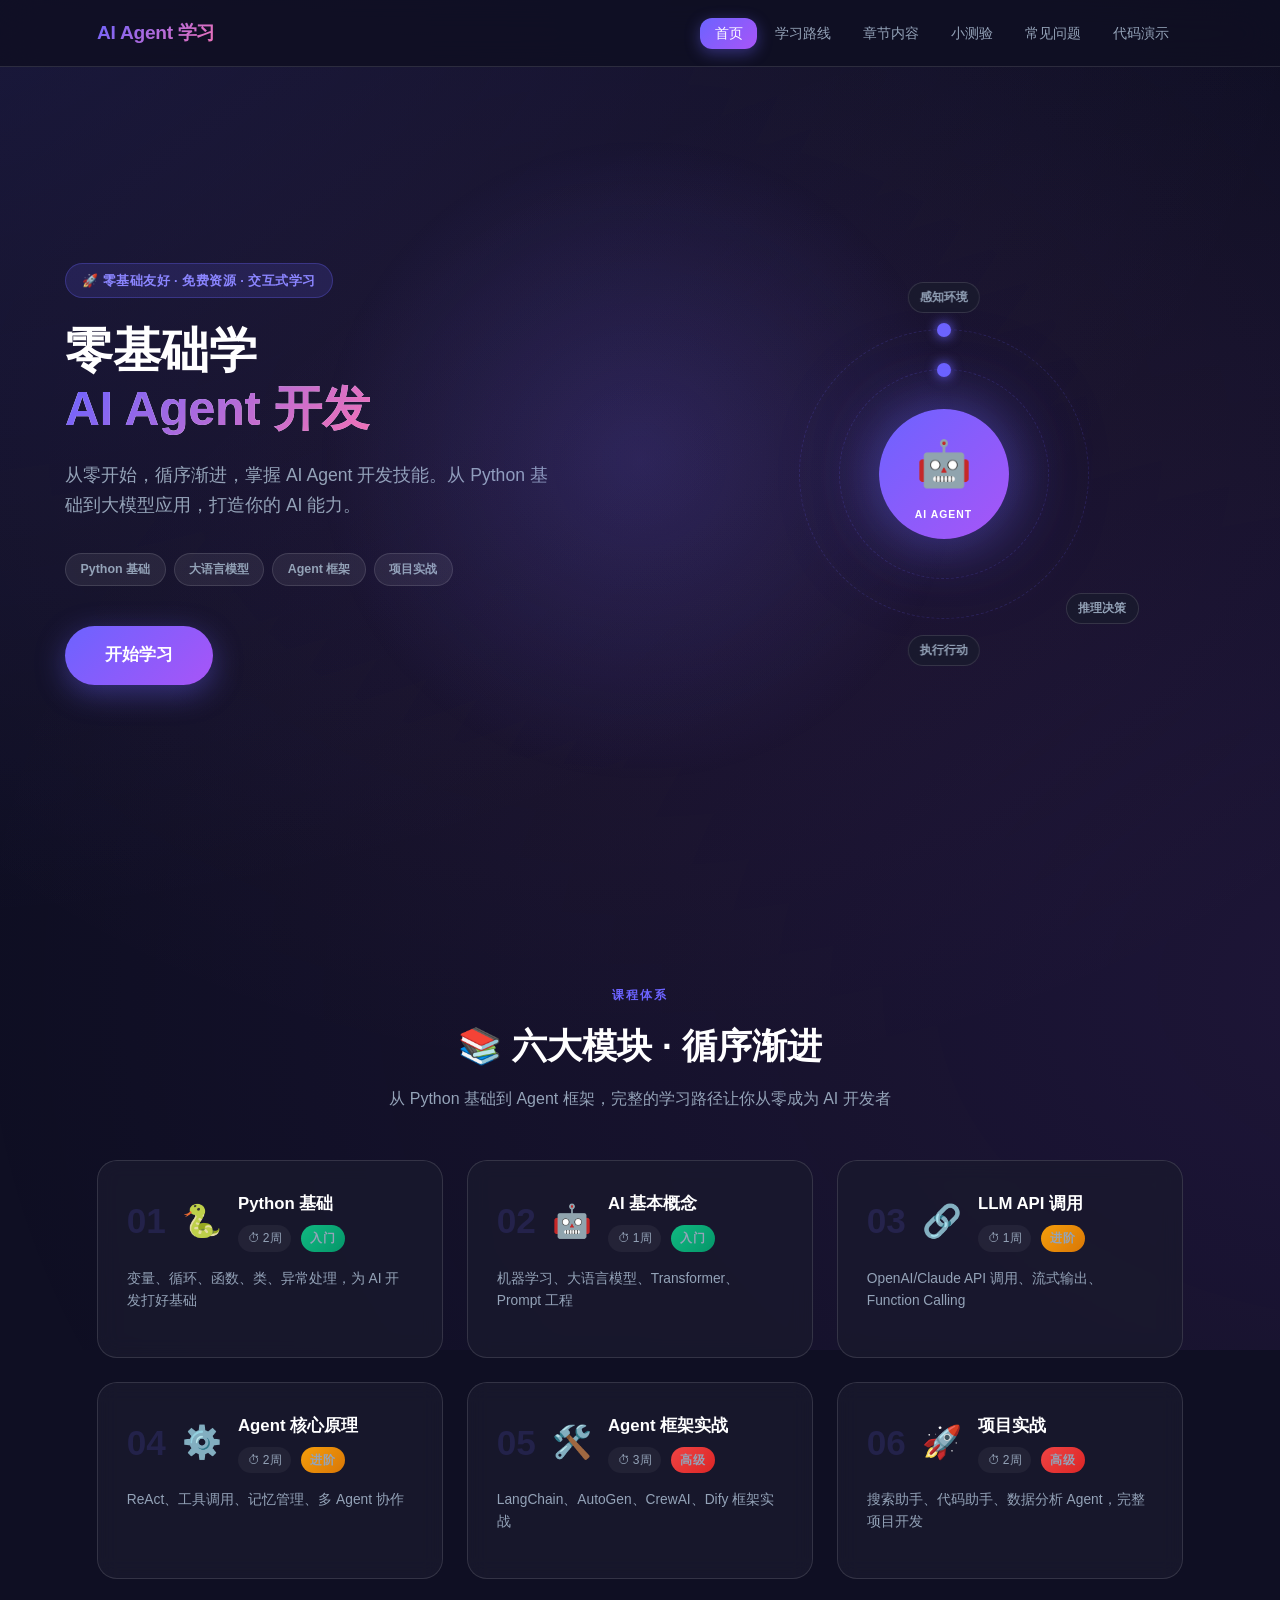
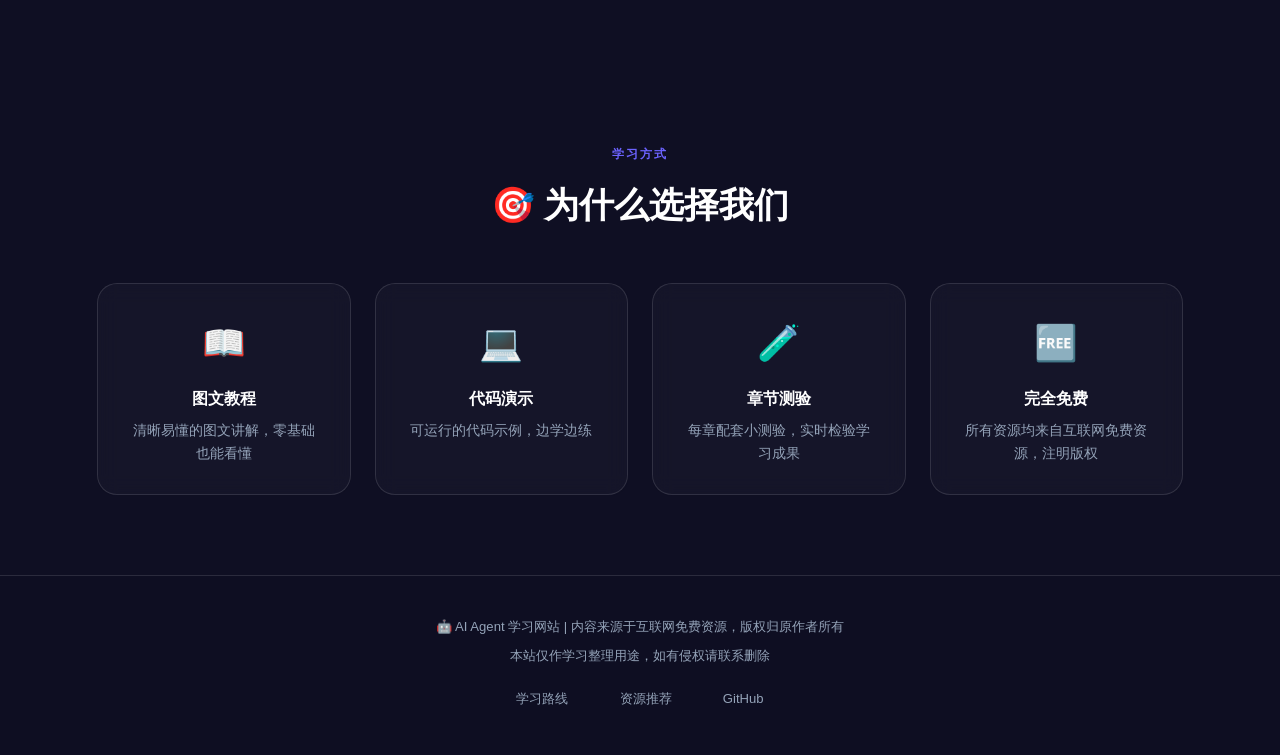
==== commit 09036500: "Update index.html" ====
--- a/index.html
+++ b/index.html
@@ -1,193 +1,194 @@
-<!DOCTYPE html>
-<html lang="zh-CN">
-<head>
-    <meta charset="UTF-8">
-    <meta name="viewport" content="width=device-width, initial-scale=1.0">
-    <title>AI Agent 学习网站 - 零基础入门</title>
-    <link rel="stylesheet" href="css/style.css">
-</head>
-<body>
-    <nav class="navbar">
-        <div class="nav-container">
-            <a href="index.html" class="nav-logo">AI Agent 学习</a>
-            <ul class="nav-links">
-                <li><a href="index.html" class="active">首页</a></li>
-                <li><a href="roadmap.html">学习路线</a></li>
-                <li><a href="chapter1.html">章节内容</a></li>
-                <li><a href="quiz.html">小测验</a></li>
-                <li><a href="demo.html">代码演示</a></li>
-            </ul>
-        </div>
-    </nav>
-
-    <section class="hero">
-        <div class="hero-inner">
-            <div>
-                <div class="hero-badge">🚀 零基础友好 · 免费资源 · 交互式学习</div>
-                <h1>零基础学<br><span>AI Agent 开发</span></h1>
-                <p>从零开始，循序渐进，掌握 AI Agent 开发技能。从 Python 基础到大模型应用，打造你的 AI 能力。</p>
-                <div class="hero-tags">
-                    <span class="hero-tag">Python 基础</span>
-                    <span class="hero-tag">大语言模型</span>
-                    <span class="hero-tag">Agent 框架</span>
-                    <span class="hero-tag">项目实战</span>
-                </div>
-                <a href="roadmap.html" class="cta-btn">开始学习</a>
-            </div>
-            <div class="hero-visual">
-                <div class="agent-orbit">
-                    <div class="orbit-ring"><div class="orbit-dot"></div></div>
-                    <div class="orbit-ring"><div class="orbit-dot"></div></div>
-                    <div class="orbit-ring"><div class="orbit-dot"></div></div>
-                    <div class="agent-core">
-                        🤖
-                        <div class="agent-core-label">AI AGENT</div>
-                    </div>
-                    <div class="orbit-label orbit-label-1">感知环境</div>
-                    <div class="orbit-label orbit-label-2">推理决策</div>
-                    <div class="orbit-label orbit-label-3">执行行动</div>
-                </div>
-            </div>
-        </div>
-    </section>
-
-    <section class="modules">
-        <div class="container">
-            <div class="section-header">
-                <div class="section-eyebrow">课程体系</div>
-                <div class="section-title">📚 六大模块 · 循序渐进</div>
-                <div class="section-desc">从 Python 基础到 Agent 框架，完整的学习路径让你从零成为 AI 开发者</div>
-            </div>
-            <div class="module-grid">
-                <div class="module-card" onclick="location.href='chapter1.html'">
-                    <div class="module-card-header">
-                        <div class="module-num">01</div>
-                        <div class="module-icon">🐍</div>
-                        <div>
-                            <h3>Python 基础</h3>
-                            <div class="module-meta">
-                                <span>⏱ 2周</span>
-                                <span class="level beginner">入门</span>
-                            </div>
-                        </div>
-                    </div>
-                    <p>变量、循环、函数、类、异常处理，为 AI 开发打好基础</p>
-                </div>
-                <div class="module-card" onclick="location.href='chapter2.html'">
-                    <div class="module-card-header">
-                        <div class="module-num">02</div>
-                        <div class="module-icon">🤖</div>
-                        <div>
-                            <h3>AI 基本概念</h3>
-                            <div class="module-meta">
-                                <span>⏱ 1周</span>
-                                <span class="level beginner">入门</span>
-                            </div>
-                        </div>
-                    </div>
-                    <p>机器学习、大语言模型、Transformer、Prompt 工程</p>
-                </div>
-                <div class="module-card" onclick="location.href='chapter3.html'">
-                    <div class="module-card-header">
-                        <div class="module-num">03</div>
-                        <div class="module-icon">🔗</div>
-                        <div>
-                            <h3>LLM API 调用</h3>
-                            <div class="module-meta">
-                                <span>⏱ 1周</span>
-                                <span class="level intermediate">进阶</span>
-                            </div>
-                        </div>
-                    </div>
-                    <p>OpenAI/Claude API 调用、流式输出、Function Calling</p>
-                </div>
-                <div class="module-card" onclick="location.href='chapter4.html'">
-                    <div class="module-card-header">
-                        <div class="module-num">04</div>
-                        <div class="module-icon">⚙️</div>
-                        <div>
-                            <h3>Agent 核心原理</h3>
-                            <div class="module-meta">
-                                <span>⏱ 2周</span>
-                                <span class="level intermediate">进阶</span>
-                            </div>
-                        </div>
-                    </div>
-                    <p>ReAct、工具调用、记忆管理、多 Agent 协作</p>
-                </div>
-                <div class="module-card" onclick="location.href='chapter5.html'">
-                    <div class="module-card-header">
-                        <div class="module-num">05</div>
-                        <div class="module-icon">🛠️</div>
-                        <div>
-                            <h3>Agent 框架实战</h3>
-                            <div class="module-meta">
-                                <span>⏱ 3周</span>
-                                <span class="level advanced">高级</span>
-                            </div>
-                        </div>
-                    </div>
-                    <p>LangChain、AutoGen、CrewAI、Dify 框架实战</p>
-                </div>
-                <div class="module-card" onclick="location.href='chapter6.html'">
-                    <div class="module-card-header">
-                        <div class="module-num">06</div>
-                        <div class="module-icon">🚀</div>
-                        <div>
-                            <h3>项目实战</h3>
-                            <div class="module-meta">
-                                <span>⏱ 2周</span>
-                                <span class="level advanced">高级</span>
-                            </div>
-                        </div>
-                    </div>
-                    <p>搜索助手、代码助手、数据分析 Agent，完整项目开发</p>
-                </div>
-            </div>
-        </div>
-    </section>
-
-    <section class="features">
-        <div class="container">
-            <div class="section-header">
-                <div class="section-eyebrow">学习方式</div>
-                <div class="section-title">🎯 为什么选择我们</div>
-            </div>
-            <div class="feature-grid">
-                <div class="feature-card">
-                    <span class="feature-icon">📖</span>
-                    <h3>图文教程</h3>
-                    <p>清晰易懂的图文讲解，零基础也能看懂</p>
-                </div>
-                <div class="feature-card">
-                    <span class="feature-icon">💻</span>
-                    <h3>代码演示</h3>
-                    <p>可运行的代码示例，边学边练</p>
-                </div>
-                <div class="feature-card">
-                    <span class="feature-icon">🧪</span>
-                    <h3>章节测验</h3>
-                    <p>每章配套小测验，实时检验学习成果</p>
-                </div>
-                <div class="feature-card">
-                    <span class="feature-icon">🆓</span>
-                    <h3>完全免费</h3>
-                    <p>所有资源均来自互联网免费资源，注明版权</p>
-                </div>
-            </div>
-        </div>
-    </section>
-
-    <footer class="footer">
-        <div class="container">
-            <p>🤖 AI Agent 学习网站 | 内容来源于互联网免费资源，版权归原作者所有</p>
-            <p>本站仅作学习整理用途，如有侵权请联系删除</p>
-            <div class="footer-links">
-                <a href="roadmap.html">学习路线</a>
-                <a href="resources.html">资源推荐</a>
-                <a href="https://github.com/xkvscl/ai-learning-site" target="_blank">GitHub</a>
-            </div>
-        </div>
-    </footer>
-</body>
-</html>
+<!DOCTYPE html>
+<html lang="zh-CN">
+<head>
+    <meta charset="UTF-8">
+    <meta name="viewport" content="width=device-width, initial-scale=1.0">
+    <title>AI Agent 学习网站 - 零基础入门</title>
+    <link rel="stylesheet" href="css/style.css">
+</head>
+<body>
+    <nav class="navbar">
+        <div class="nav-container">
+            <a href="index.html" class="nav-logo">AI Agent 学习</a>
+            <ul class="nav-links">
+                <li><a href="index.html" class="active">首页</a></li>
+                <li><a href="roadmap.html">学习路线</a></li>
+                <li><a href="chapter1.html">章节内容</a></li>
+                <li><a href="quiz.html">小测验</a></li>
+                <li><a href="faq.html">常见问题</a></li>
+                <li><a href="demo.html">代码演示</a></li>
+            </ul>
+        </div>
+    </nav>
+
+    <section class="hero">
+        <div class="hero-inner">
+            <div>
+                <div class="hero-badge">🚀 零基础友好 · 免费资源 · 交互式学习</div>
+                <h1>零基础学<br><span>AI Agent 开发</span></h1>
+                <p>从零开始，循序渐进，掌握 AI Agent 开发技能。从 Python 基础到大模型应用，打造你的 AI 能力。</p>
+                <div class="hero-tags">
+                    <span class="hero-tag">Python 基础</span>
+                    <span class="hero-tag">大语言模型</span>
+                    <span class="hero-tag">Agent 框架</span>
+                    <span class="hero-tag">项目实战</span>
+                </div>
+                <a href="roadmap.html" class="cta-btn">开始学习</a>
+            </div>
+            <div class="hero-visual">
+                <div class="agent-orbit">
+                    <div class="orbit-ring"><div class="orbit-dot"></div></div>
+                    <div class="orbit-ring"><div class="orbit-dot"></div></div>
+                    <div class="orbit-ring"><div class="orbit-dot"></div></div>
+                    <div class="agent-core">
+                        🤖
+                        <div class="agent-core-label">AI AGENT</div>
+                    </div>
+                    <div class="orbit-label orbit-label-1">感知环境</div>
+                    <div class="orbit-label orbit-label-2">推理决策</div>
+                    <div class="orbit-label orbit-label-3">执行行动</div>
+                </div>
+            </div>
+        </div>
+    </section>
+
+    <section class="modules">
+        <div class="container">
+            <div class="section-header">
+                <div class="section-eyebrow">课程体系</div>
+                <div class="section-title">📚 六大模块 · 循序渐进</div>
+                <div class="section-desc">从 Python 基础到 Agent 框架，完整的学习路径让你从零成为 AI 开发者</div>
+            </div>
+            <div class="module-grid">
+                <div class="module-card" onclick="location.href='chapter1.html'">
+                    <div class="module-card-header">
+                        <div class="module-num">01</div>
+                        <div class="module-icon">🐍</div>
+                        <div>
+                            <h3>Python 基础</h3>
+                            <div class="module-meta">
+                                <span>⏱ 2周</span>
+                                <span class="level beginner">入门</span>
+                            </div>
+                        </div>
+                    </div>
+                    <p>变量、循环、函数、类、异常处理，为 AI 开发打好基础</p>
+                </div>
+                <div class="module-card" onclick="location.href='chapter2.html'">
+                    <div class="module-card-header">
+                        <div class="module-num">02</div>
+                        <div class="module-icon">🤖</div>
+                        <div>
+                            <h3>AI 基本概念</h3>
+                            <div class="module-meta">
+                                <span>⏱ 1周</span>
+                                <span class="level beginner">入门</span>
+                            </div>
+                        </div>
+                    </div>
+                    <p>机器学习、大语言模型、Transformer、Prompt 工程</p>
+                </div>
+                <div class="module-card" onclick="location.href='chapter3.html'">
+                    <div class="module-card-header">
+                        <div class="module-num">03</div>
+                        <div class="module-icon">🔗</div>
+                        <div>
+                            <h3>LLM API 调用</h3>
+                            <div class="module-meta">
+                                <span>⏱ 1周</span>
+                                <span class="level intermediate">进阶</span>
+                            </div>
+                        </div>
+                    </div>
+                    <p>OpenAI/Claude API 调用、流式输出、Function Calling</p>
+                </div>
+                <div class="module-card" onclick="location.href='chapter4.html'">
+                    <div class="module-card-header">
+                        <div class="module-num">04</div>
+                        <div class="module-icon">⚙️</div>
+                        <div>
+                            <h3>Agent 核心原理</h3>
+                            <div class="module-meta">
+                                <span>⏱ 2周</span>
+                                <span class="level intermediate">进阶</span>
+                            </div>
+                        </div>
+                    </div>
+                    <p>ReAct、工具调用、记忆管理、多 Agent 协作</p>
+                </div>
+                <div class="module-card" onclick="location.href='chapter5.html'">
+                    <div class="module-card-header">
+                        <div class="module-num">05</div>
+                        <div class="module-icon">🛠️</div>
+                        <div>
+                            <h3>Agent 框架实战</h3>
+                            <div class="module-meta">
+                                <span>⏱ 3周</span>
+                                <span class="level advanced">高级</span>
+                            </div>
+                        </div>
+                    </div>
+                    <p>LangChain、AutoGen、CrewAI、Dify 框架实战</p>
+                </div>
+                <div class="module-card" onclick="location.href='chapter6.html'">
+                    <div class="module-card-header">
+                        <div class="module-num">06</div>
+                        <div class="module-icon">🚀</div>
+                        <div>
+                            <h3>项目实战</h3>
+                            <div class="module-meta">
+                                <span>⏱ 2周</span>
+                                <span class="level advanced">高级</span>
+                            </div>
+                        </div>
+                    </div>
+                    <p>搜索助手、代码助手、数据分析 Agent，完整项目开发</p>
+                </div>
+            </div>
+        </div>
+    </section>
+
+    <section class="features">
+        <div class="container">
+            <div class="section-header">
+                <div class="section-eyebrow">学习方式</div>
+                <div class="section-title">🎯 为什么选择我们</div>
+            </div>
+            <div class="feature-grid">
+                <div class="feature-card">
+                    <span class="feature-icon">📖</span>
+                    <h3>图文教程</h3>
+                    <p>清晰易懂的图文讲解，零基础也能看懂</p>
+                </div>
+                <div class="feature-card">
+                    <span class="feature-icon">💻</span>
+                    <h3>代码演示</h3>
+                    <p>可运行的代码示例，边学边练</p>
+                </div>
+                <div class="feature-card">
+                    <span class="feature-icon">🧪</span>
+                    <h3>章节测验</h3>
+                    <p>每章配套小测验，实时检验学习成果</p>
+                </div>
+                <div class="feature-card">
+                    <span class="feature-icon">🆓</span>
+                    <h3>完全免费</h3>
+                    <p>所有资源均来自互联网免费资源，注明版权</p>
+                </div>
+            </div>
+        </div>
+    </section>
+
+    <footer class="footer">
+        <div class="container">
+            <p>🤖 AI Agent 学习网站 | 内容来源于互联网免费资源，版权归原作者所有</p>
+            <p>本站仅作学习整理用途，如有侵权请联系删除</p>
+            <div class="footer-links">
+                <a href="roadmap.html">学习路线</a>
+                <a href="resources.html">资源推荐</a>
+                <a href="https://github.com/xkvscl/ai-learning-site" target="_blank">GitHub</a>
+            </div>
+        </div>
+    </footer>
+</body>
+</html>
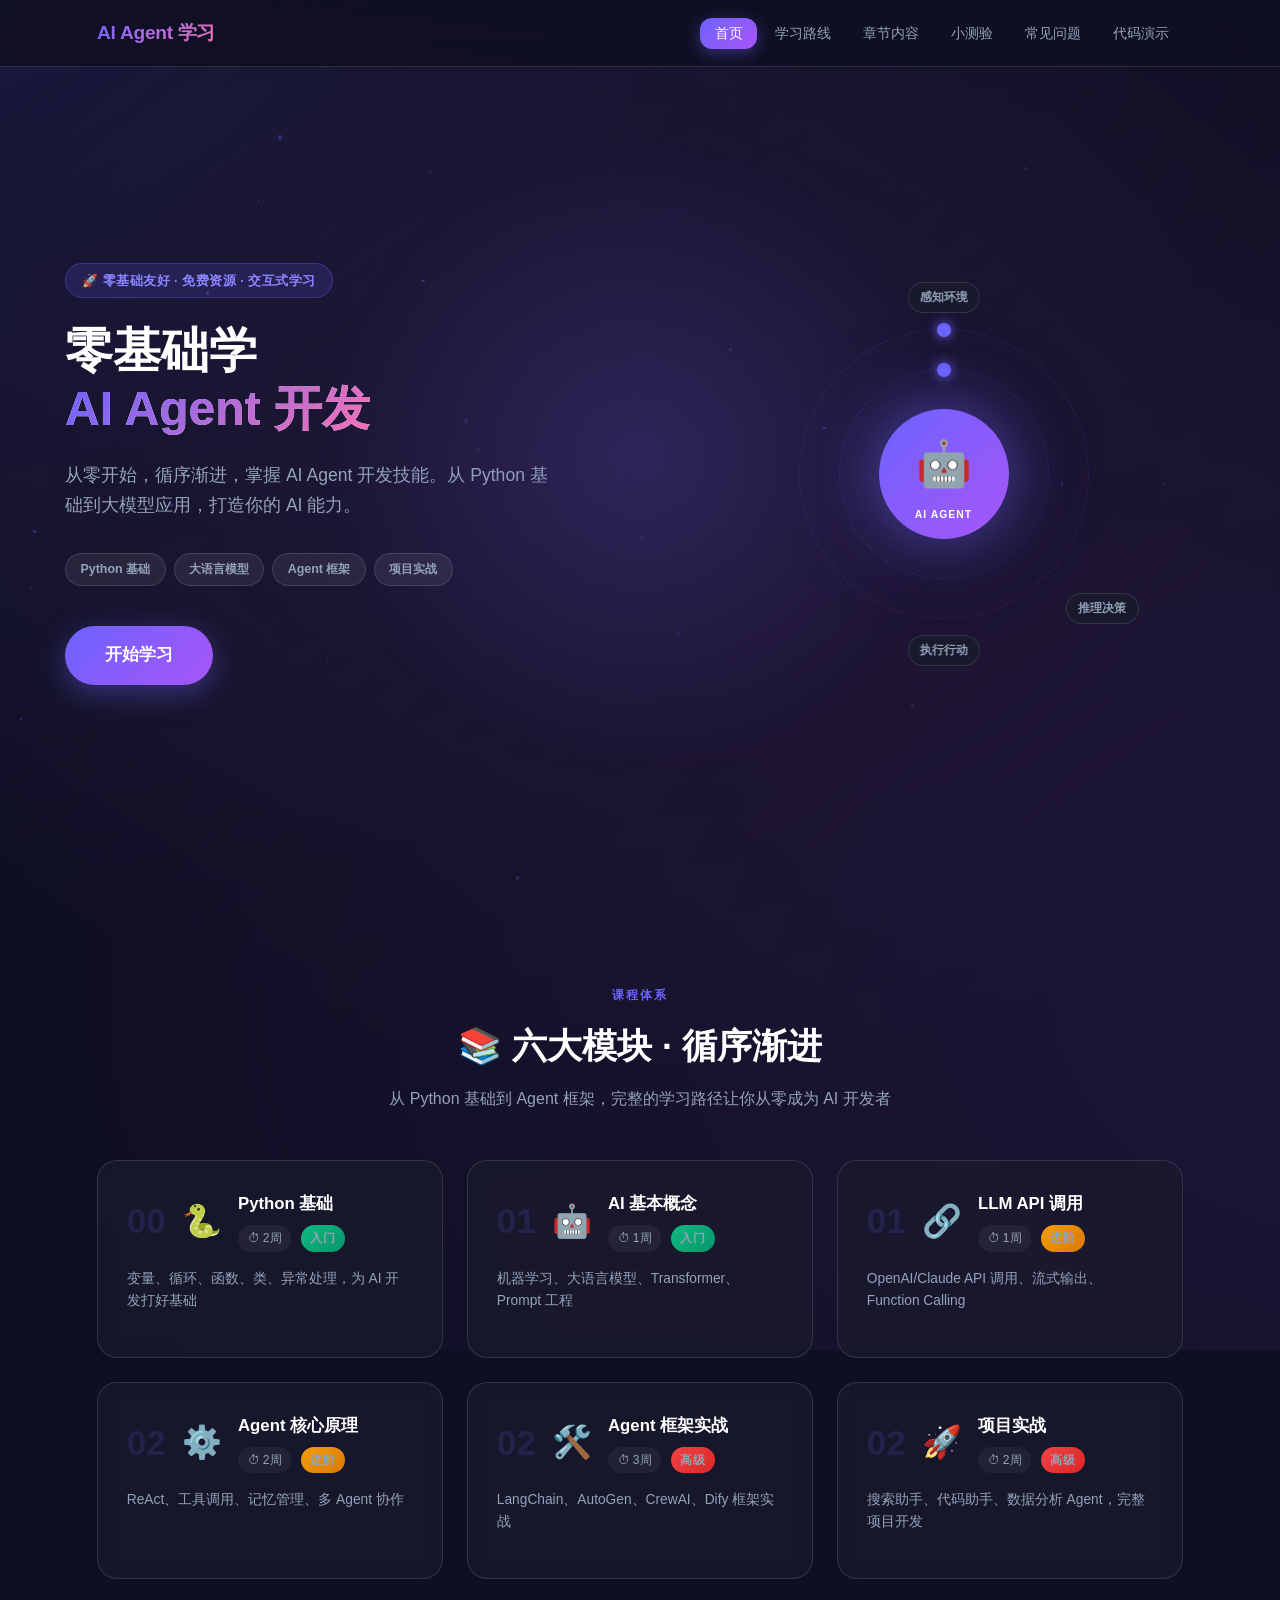
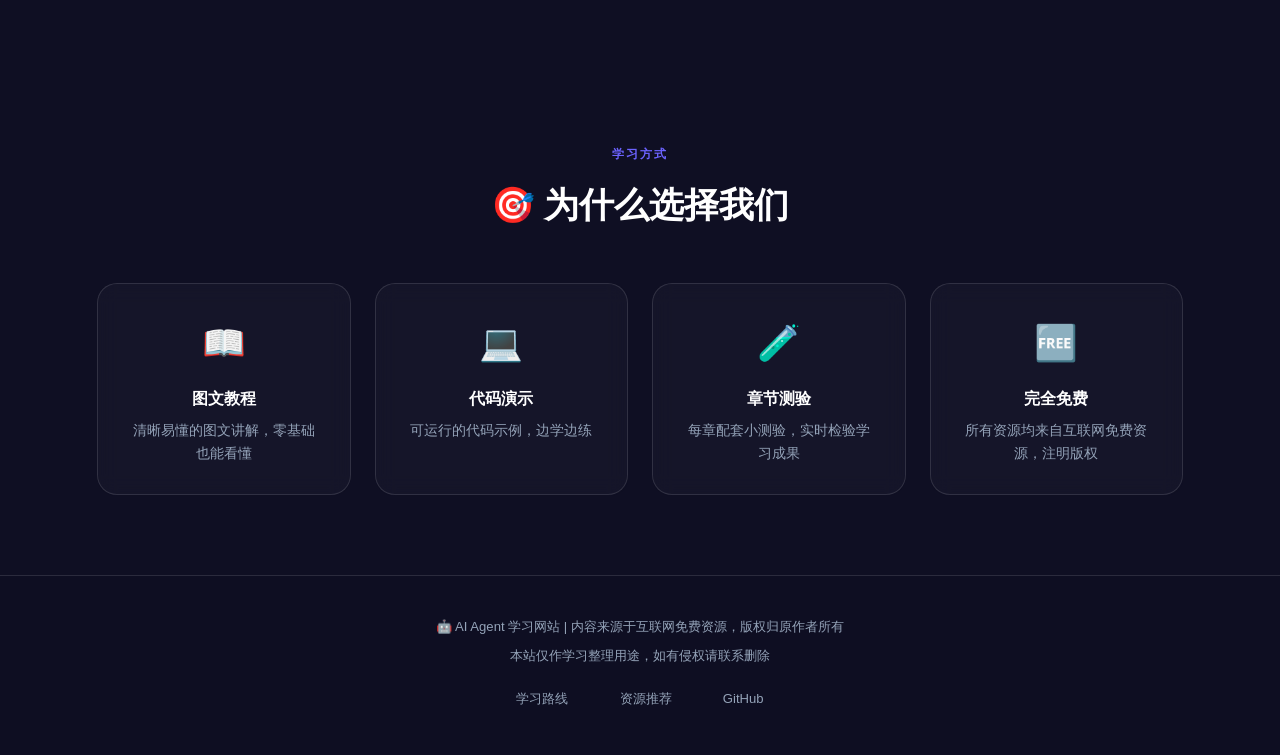
==== commit a60ef883: "Add animations index.html" ====
--- a/index.html
+++ b/index.html
@@ -190,5 +190,6 @@
             </div>
         </div>
     </footer>
+    <script src="js/animations.js"></script>
 </body>
 </html>
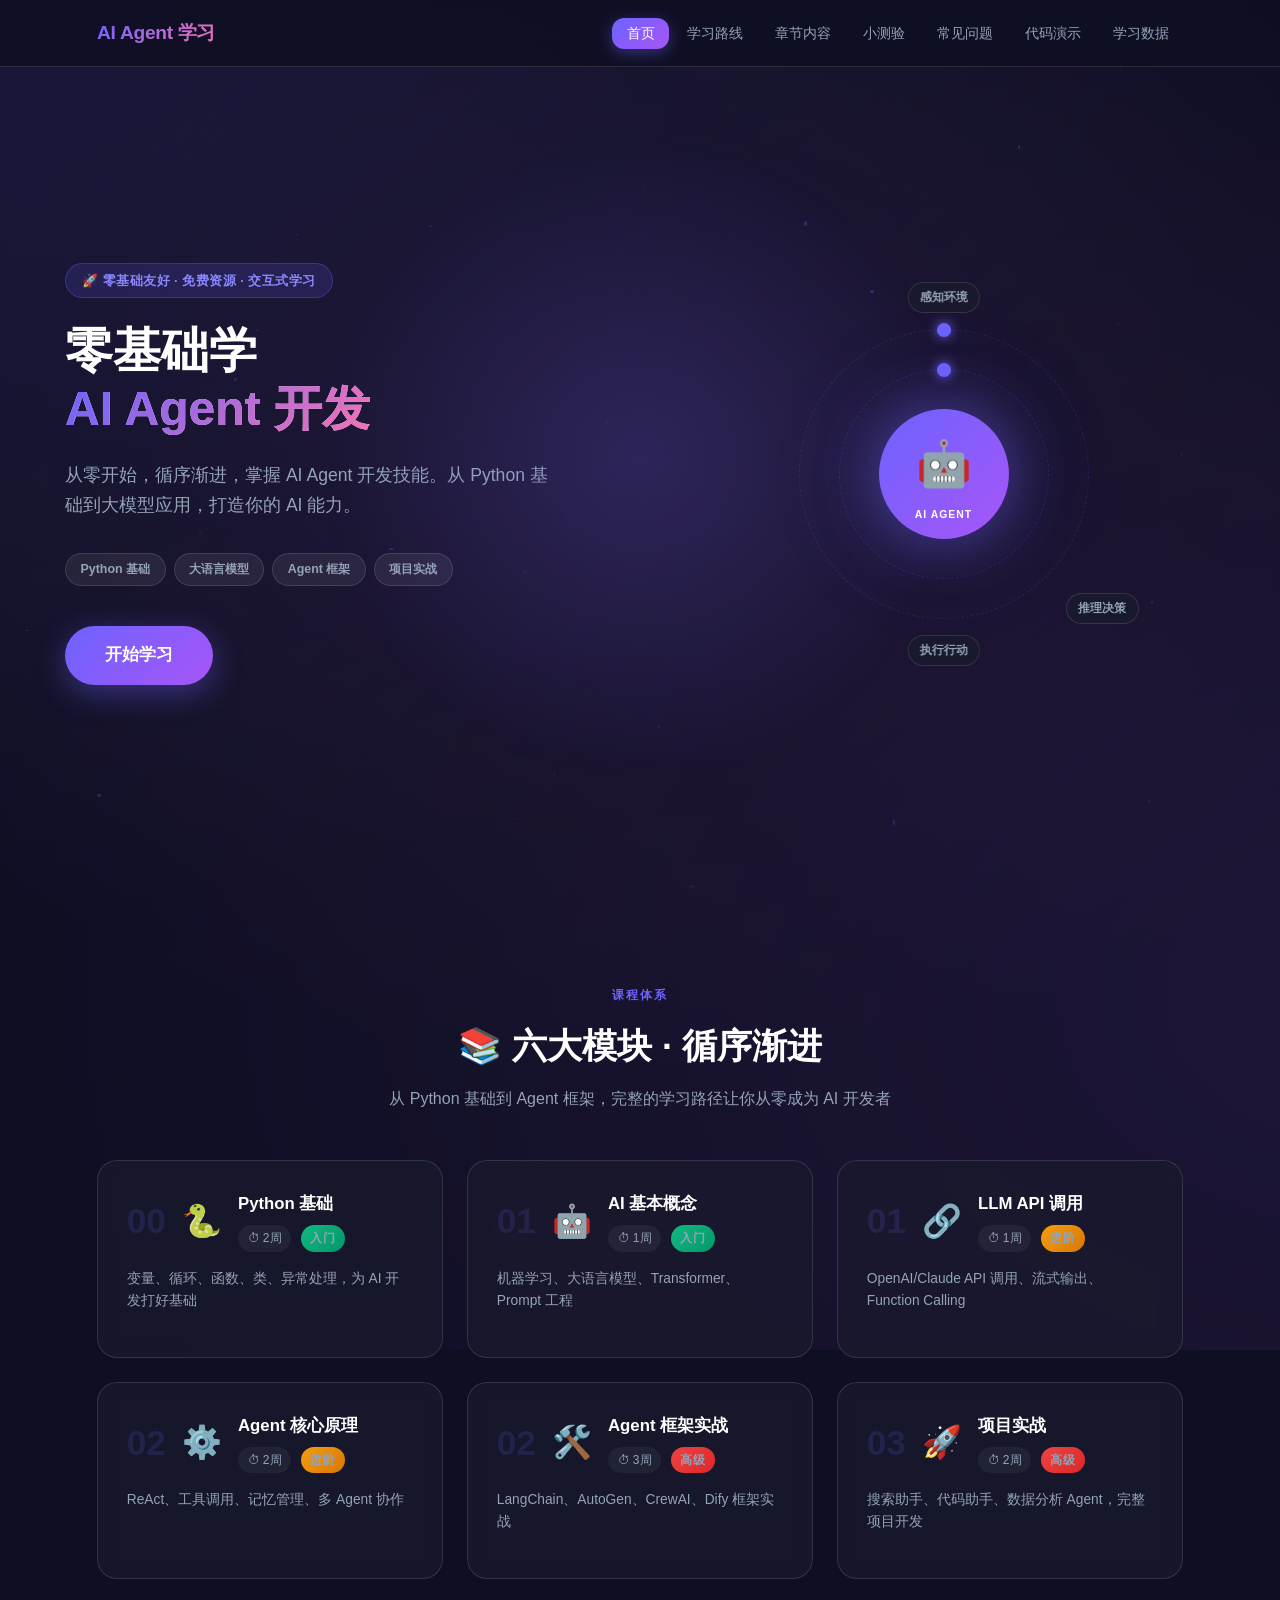
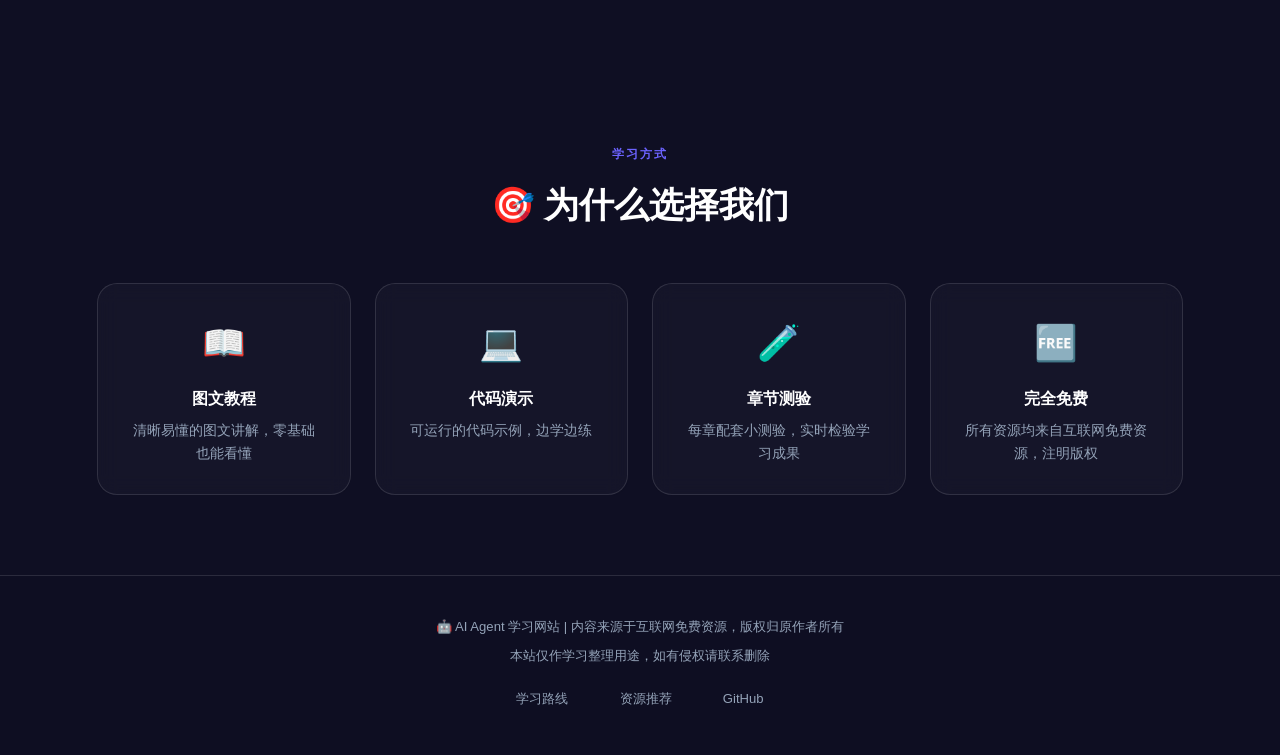
==== commit 87e4a4a3: "Update index.html" ====
--- a/index.html
+++ b/index.html
@@ -17,6 +17,7 @@
                 <li><a href="quiz.html">小测验</a></li>
                 <li><a href="faq.html">常见问题</a></li>
                 <li><a href="demo.html">代码演示</a></li>
+                <li><a href="stats.html">学习数据</a></li>
             </ul>
         </div>
     </nav>
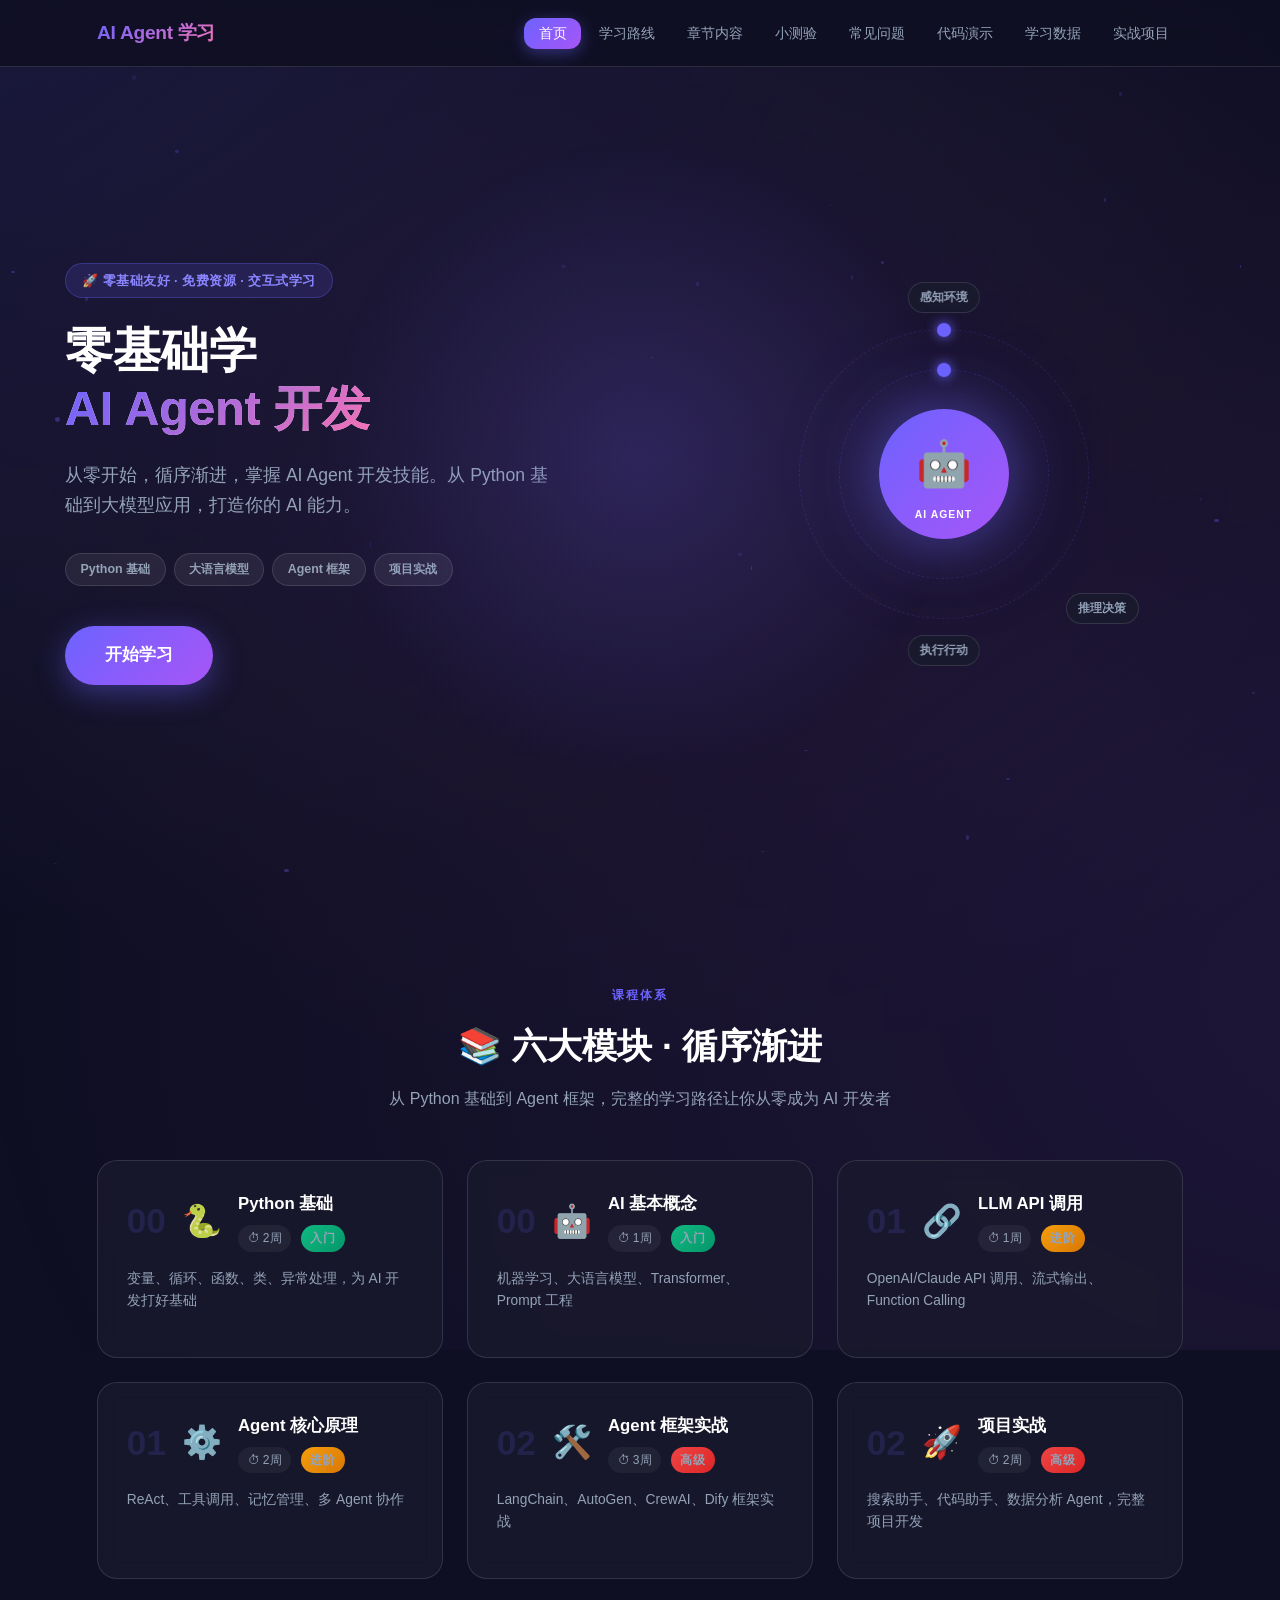
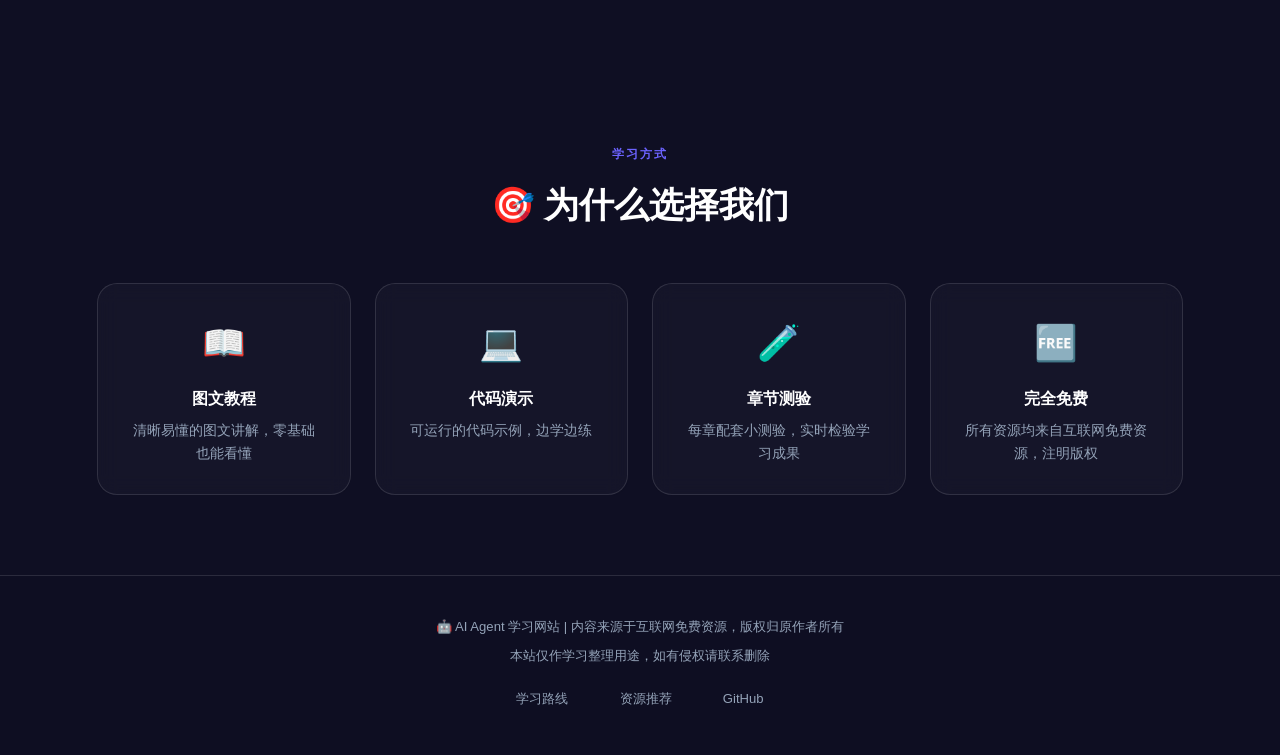
==== commit a152c122: "Update index.html" ====
--- a/index.html
+++ b/index.html
@@ -18,6 +18,7 @@
                 <li><a href="faq.html">常见问题</a></li>
                 <li><a href="demo.html">代码演示</a></li>
                 <li><a href="stats.html">学习数据</a></li>
+                            <li><a href="projects.html">实战项目</a></li>
             </ul>
         </div>
     </nav>
